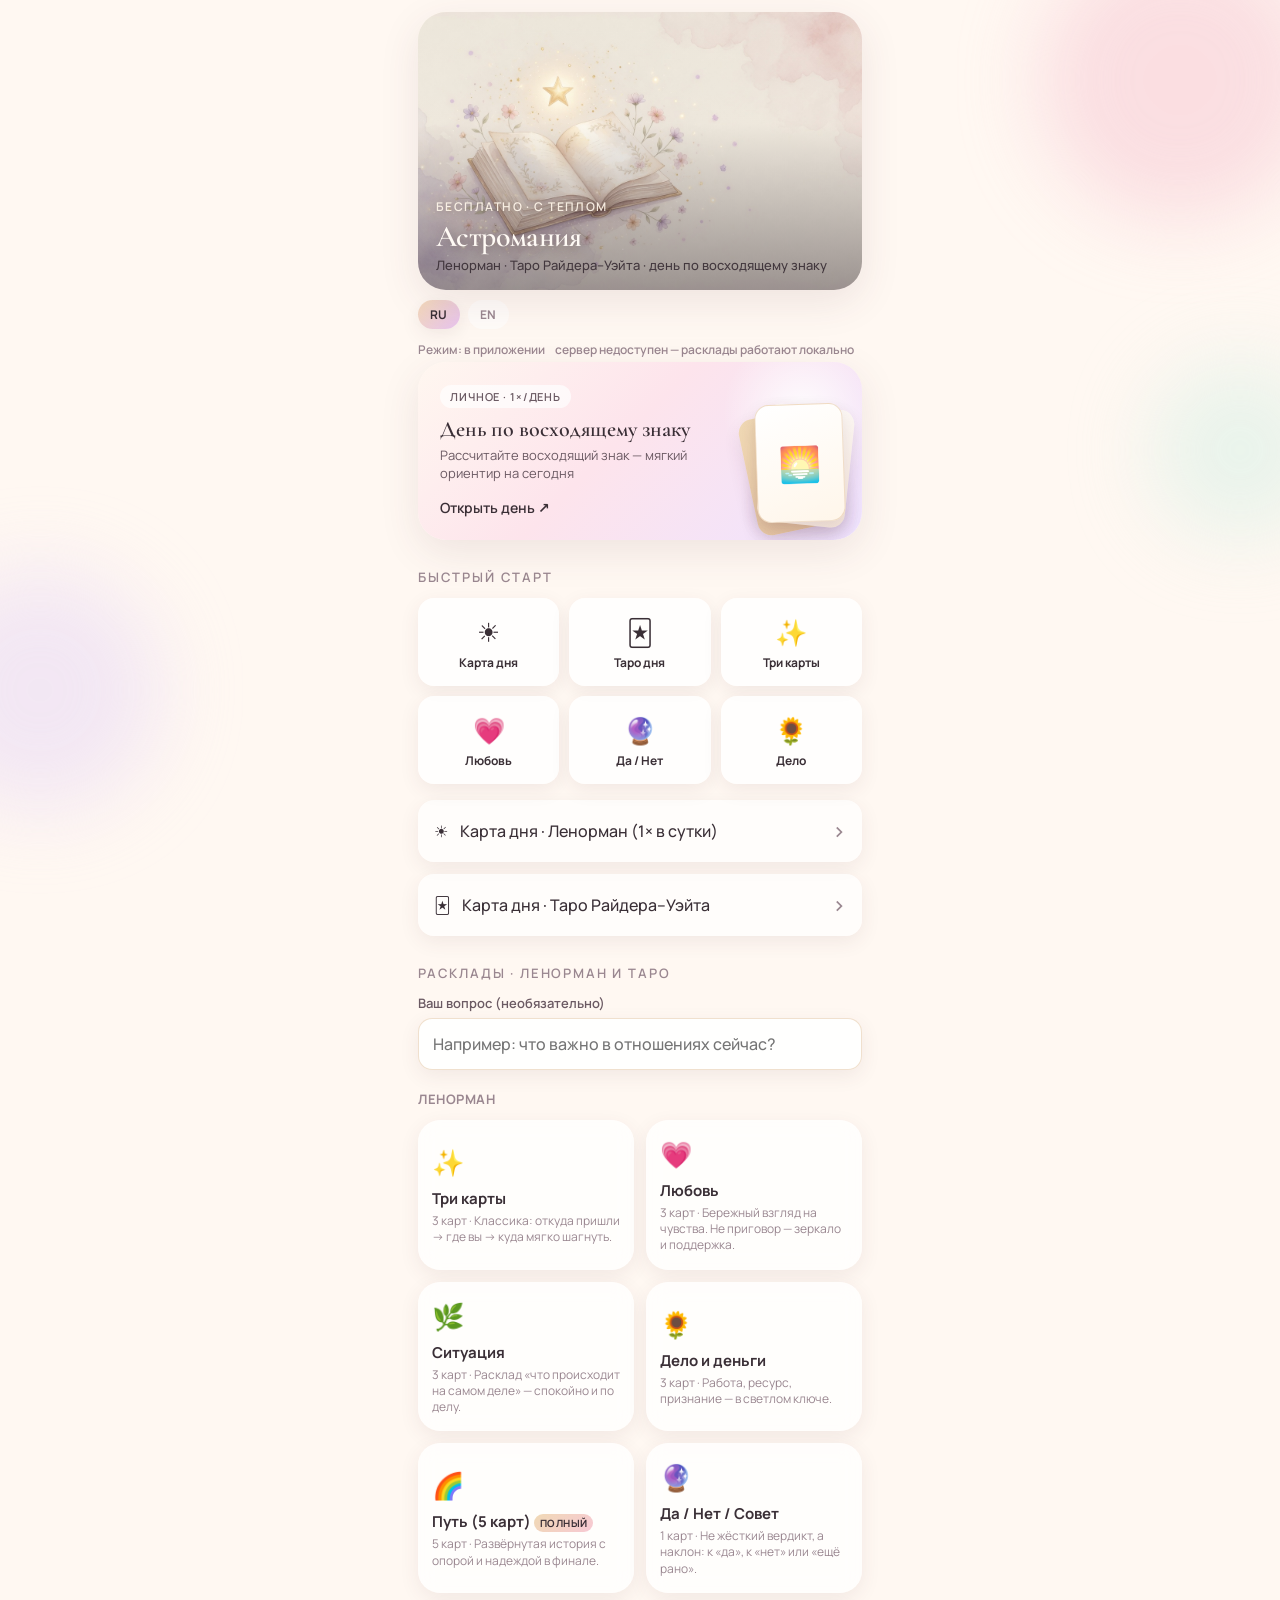
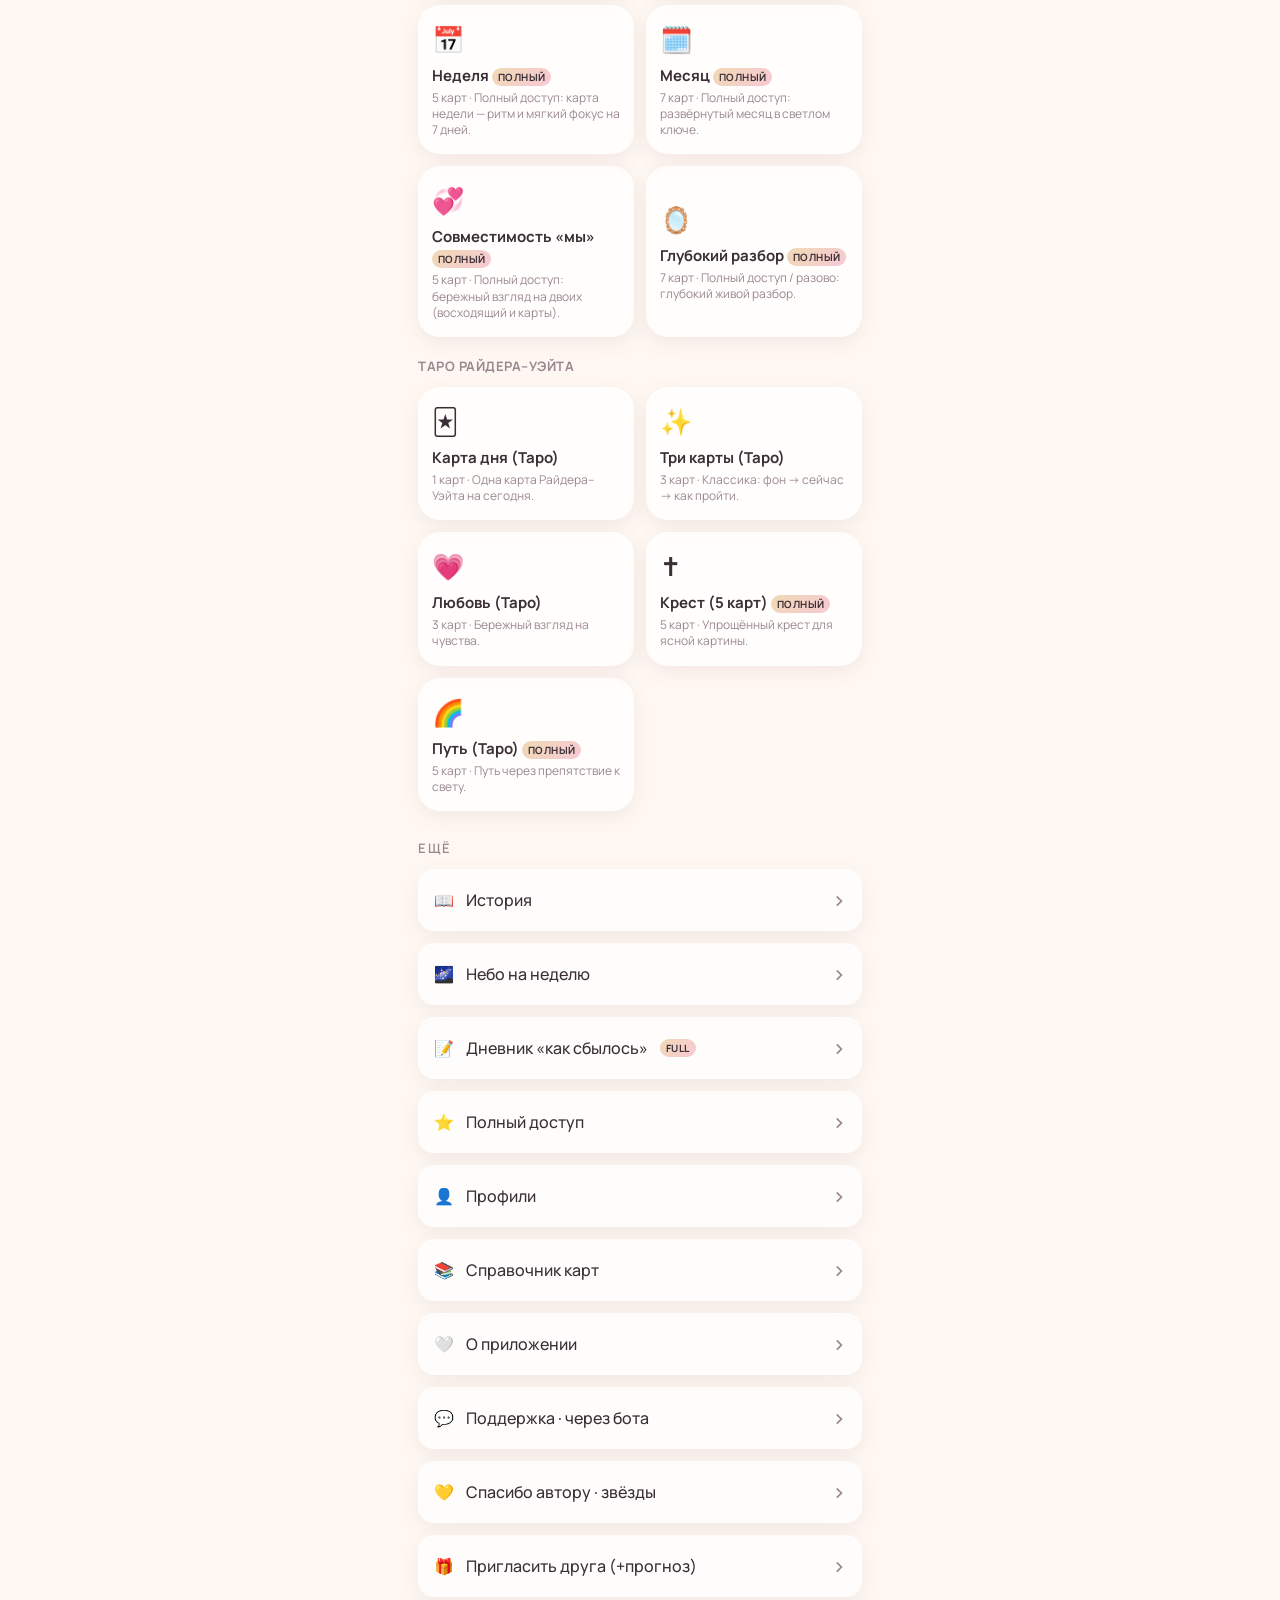
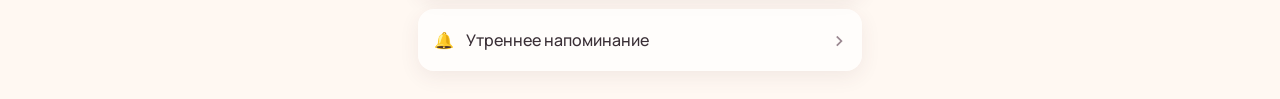
==== docs/index.html @ b4644677 "Фикс приветствия: имя пользователя, не бота; без YouTube Welcome берёт first_name человека; callback" ====
<!DOCTYPE html>
<html lang="ru">
<head>
  <meta charset="UTF-8" />
  <meta name="viewport" content="width=device-width, initial-scale=1, maximum-scale=1, user-scalable=no, viewport-fit=cover" />
  <meta name="theme-color" content="#FFF8F2" />
  <title>Астромания</title>
  <script src="https://telegram.org/js/telegram-web-app.js"></script>
  <link rel="preconnect" href="https://fonts.googleapis.com" />
  <link rel="preconnect" href="https://fonts.gstatic.com" crossorigin />
  <link href="https://fonts.googleapis.com/css2?family=Cormorant+Garamond:ital,wght@0,500;0,600;0,700;1,500&family=Manrope:wght@400;500;600;700&display=swap" rel="stylesheet" />
  <link rel="stylesheet" href="css/app.css" />
</head>
<body>
  <div class="bg-orbs" aria-hidden="true">
    <span class="orb orb-a"></span>
    <span class="orb orb-b"></span>
    <span class="orb orb-c"></span>
  </div>

  <div id="app">
    <!-- HOME -->
    <section id="view-home" class="view active">
      <header class="top">
        <div class="hero-banner">
          <img src="assets/hero.jpg" alt="" class="hero-img" width="1280" height="720" />
          <div class="hero-banner-fade"></div>
          <div class="hero-banner-text">
            <p class="eyebrow" data-i18n="eyebrow">бесплатно · с теплом</p>
            <h1 data-i18n="brand">Астромания</h1>
            <p class="hero-tagline" data-i18n="tagline">Ленорман · Таро Райдера–Уэйта · день по восходящему знаку</p>
            <p class="hero-hello" id="hero-hello"></p>
          </div>
        </div>
        <div class="lang-bar" id="lang-bar">
          <button type="button" class="lang-btn active" data-set-lang="ru">RU</button>
          <button type="button" class="lang-btn" data-set-lang="en">EN</button>
        </div>
        <div class="status-bar" id="status-bar">
          <span id="status-ai" data-i18n="status_loading">Прогноз: …</span>
          <span id="status-prem">·</span>
        </div>
      </header>

      <button type="button" class="hero-card" id="btn-asc-day">
        <div class="hero-glow"></div>
        <div class="hero-content">
          <span class="pill" data-i18n="pill_personal">личное · 1×/день</span>
          <h2 data-i18n="asc_title">День по восходящему знаку</h2>
          <p id="asc-hero-sub" data-i18n="asc_sub">Рассчитайте восходящий знак — мягкий ориентир на сегодня</p>
          <span class="cta" id="asc-hero-cta" data-i18n="asc_cta">Открыть день ↗</span>
        </div>
        <div class="hero-stack" aria-hidden="true">
          <div class="mini-card back"></div>
          <div class="mini-card mid"></div>
          <div class="mini-card front">🌅</div>
        </div>
      </button>

      <div class="profile-chip hidden" id="profile-chip">
        <div>
          <strong id="profile-chip-sign">—</strong>
          <span class="muted" id="profile-chip-meta"></span>
        </div>
        <button type="button" class="chip-edit" id="btn-edit-profile">Изменить</button>
      </div>

      <div class="streak-chip hidden" id="streak-chip">
        <span id="streak-text">🔥 0</span>
      </div>

      <h3 class="section-title" data-i18n="section_quick">Быстрый старт</h3>
      <div class="quick-grid" id="quick-grid">
        <button type="button" class="quick-tile" data-quick="day"><span class="emoji">☀️</span><span data-i18n="q_day">Карта дня</span></button>
        <button type="button" class="quick-tile" data-quick="t_day"><span class="emoji">🃏</span><span data-i18n="q_tarot">Таро дня</span></button>
        <button type="button" class="quick-tile" data-quick="three"><span class="emoji">✨</span><span data-i18n="q_three">Три карты</span></button>
        <button type="button" class="quick-tile" data-quick="love"><span class="emoji">💗</span><span data-i18n="q_love">Любовь</span></button>
        <button type="button" class="quick-tile" data-quick="yesno"><span class="emoji">🔮</span><span data-i18n="q_yesno">Да / Нет</span></button>
        <button type="button" class="quick-tile" data-quick="work"><span class="emoji">🌻</span><span data-i18n="q_work">Дело</span></button>
      </div>

      <button type="button" class="link-row" id="btn-day">
        <span>☀️</span>
        <span data-i18n="btn_day">Карта дня · Ленорман (1× в сутки)</span>
        <span class="chev">›</span>
      </button>
      <button type="button" class="link-row" id="btn-tarot-day">
        <span>🃏</span>
        <span data-i18n="btn_tarot_day">Карта дня · Таро Райдера–Уэйта</span>
        <span class="chev">›</span>
      </button>

      <h3 class="section-title" data-i18n="section_spreads">Расклады · Ленорман и Таро</h3>
      <div class="question-box">
        <label class="field">
          <span data-i18n="question_label">Ваш вопрос (необязательно)</span>
          <input type="text" id="global-question" name="question" autocomplete="off" enterkeyhint="done" data-i18n-placeholder="question_ph" placeholder="Например: что важно в отношениях сейчас?" maxlength="200" />
        </label>
      </div>
      <div class="spread-grid" id="spread-grid"></div>

      <h3 class="section-title" data-i18n="section_more">Ещё</h3>
      <button type="button" class="link-row" id="btn-history"><span>📖</span><span data-i18n="btn_history">История</span><span class="chev">›</span></button>
      <button type="button" class="link-row" id="btn-transits"><span>🌌</span><span data-i18n="btn_transits">Небо на неделю</span><span class="chev">›</span></button>
      <button type="button" class="link-row" id="btn-journal"><span>📝</span><span data-i18n="btn_journal">Дневник «как сбылось»</span><span class="pill-mini">FULL</span><span class="chev">›</span></button>
      <button type="button" class="link-row" id="btn-premium"><span>⭐</span><span data-i18n="btn_premium">Полный доступ</span><span class="chev">›</span></button>
      <button type="button" class="link-row" id="btn-profiles"><span>👤</span><span data-i18n="btn_profiles">Профили</span><span class="chev">›</span></button>
      <button type="button" class="link-row" id="btn-library"><span>📚</span><span data-i18n="btn_library">Справочник карт</span><span class="chev">›</span></button>
      <button type="button" class="link-row" id="btn-about"><span>🤍</span><span data-i18n="btn_about">О приложении</span><span class="chev">›</span></button>
      <button type="button" class="link-row" id="btn-support"><span>💬</span><span data-i18n="btn_support">Поддержка · через бота</span><span class="chev">›</span></button>
      <button type="button" class="link-row" id="btn-thanks"><span>💛</span><span data-i18n="btn_thanks">Спасибо автору · звёзды</span><span class="chev">›</span></button>
      <button type="button" class="link-row" id="btn-invite"><span>🎁</span><span data-i18n="btn_invite">Пригласить друга (+прогноз)</span><span class="chev">›</span></button>
      <button type="button" class="link-row" id="btn-notify"><span>🔔</span><span data-i18n="btn_notify">Утреннее напоминание</span><span class="chev">›</span></button>
      <button type="button" class="link-row hidden" id="btn-owner-stats"><span>📊</span><span data-i18n="btn_stats">Статистика (владелец)</span><span class="chev">›</span></button>
    </section>

    <!-- INVITE -->
    <section id="view-invite" class="view">
      <button type="button" class="back-btn" data-go="home">← Назад</button>
      <p class="eyebrow" data-i18n="invite_eyebrow">рефералка</p>
      <h2 data-i18n="invite_title">Пригласить друга</h2>
      <p class="muted" data-i18n="invite_blurb">Друг переходит по ссылке — вам обоим +1 живой прогноз.</p>
      <div class="about-card">
        <p id="invite-link" class="invite-link">…</p>
        <button type="button" class="primary-btn" id="btn-copy-invite" data-i18n="btn_copy">Скопировать ссылку</button>
      </div>
    </section>

    <!-- DRAW -->
    <section id="view-draw" class="view">
      <button type="button" class="back-btn" data-go="home">← Назад</button>
      <div class="draw-stage">
        <p class="eyebrow" id="draw-eyebrow" data-i18n="draw_eyebrow">расклад</p>
        <h2 id="draw-title">—</h2>
        <p class="muted" id="draw-blurb"></p>
        <label class="field draw-question-field">
          <span data-i18n="draw_q_label">Ваш вопрос</span>
          <input type="text" id="draw-question" name="draw-question" autocomplete="off" enterkeyhint="done" data-i18n-placeholder="draw_q_ph" placeholder="Сформулируйте вопрос к картам…" maxlength="200" />
        </label>
        <p class="muted" id="draw-q"></p>
        <div class="deck-pile" id="deck-pile">
          <div class="pile-card c1"></div>
          <div class="pile-card c2"></div>
          <div class="pile-card c3"></div>
        </div>
        <button type="button" class="primary-btn" id="btn-shuffle"><span id="shuffle-label" data-i18n="shuffle">Перетасовать и вытянуть</span></button>
      </div>
    </section>

    <!-- OWNER STATS -->
    <section id="view-owner-stats" class="view">
      <button type="button" class="back-btn" data-go="home">← Назад</button>
      <p class="eyebrow">только вам</p>
      <h2>📊 Статистика</h2>
      <pre id="owner-stats-text" class="stats-pre">Загрузка…</pre>
      <button type="button" class="primary-btn" id="btn-owner-stats-refresh" style="margin-top:12px">Обновить</button>
    </section>

    <!-- RESULT -->
    <section id="view-result" class="view">
      <button type="button" class="back-btn" data-go="home">← В меню</button>
      <p class="eyebrow" id="result-eyebrow">ваш расклад</p>
      <h2 id="result-title">Результат</h2>
      <p class="muted" id="result-blurb"></p>
      <div id="result-cards" class="result-cards"></div>
      <div id="ai-box" class="ai-box hidden">
        <div class="ai-label">✨ Живой прогноз</div>
        <div id="ai-loading" class="ai-loading hidden">Пишу прогноз…</div>
        <div id="ai-text" class="ai-text"></div>
        <div id="ai-meta" class="ai-meta muted"></div>
      </div>
      <div class="journal-rate hidden" id="journal-rate">
        <p class="muted">Как сбылось? (полный доступ)</p>
        <div class="rate-row">
          <button type="button" data-rate="1">😕</button>
          <button type="button" data-rate="3">😐</button>
          <button type="button" data-rate="5">😊</button>
        </div>
      </div>
      <div class="soft-cta" id="soft-cta">
        <p class="muted" data-i18n="soft_cta_text">Понравилось? Скажите спасибо или поделитесь днём ✨</p>
        <div class="soft-cta-row">
          <button type="button" class="primary-btn" id="btn-result-thanks" data-i18n="btn_thanks_short">💛 Спасибо</button>
          <button type="button" class="ghost-btn" id="btn-result-share-text" data-i18n="btn_share_story">📲 В Stories</button>
        </div>
      </div>
      <div class="result-actions">
        <button type="button" class="primary-btn" id="btn-share" data-i18n="btn_share_card">Поделиться карточкой</button>
        <button type="button" class="ghost-btn" id="btn-speak" data-i18n="btn_speak">🔊 Озвучить</button>
        <button type="button" class="ghost-btn" id="btn-again" data-i18n="btn_again">Ещё раз</button>
        <button type="button" class="ghost-btn" data-go="home" data-i18n="btn_menu">В меню</button>
      </div>
      <canvas id="share-canvas" width="1080" height="1350" class="hidden"></canvas>
    </section>

    <!-- PROFILE FORM -->
    <section id="view-profile" class="view">
      <button type="button" class="back-btn" data-go="home">← Назад</button>
      <p class="eyebrow">восходящий знак</p>
      <h2>Дата, время и место рождения</h2>
      <form id="profile-form" class="profile-form">
        <label class="field"><span>Имя профиля</span><input type="text" id="f-label" value="Я" maxlength="40" /></label>
        <label class="field"><span>Дата рождения</span><input type="date" id="f-date" required /></label>
        <label class="field"><span>Время (местное)</span><input type="time" id="f-time" required /></label>
        <p class="field-hint">Не знаете точное время — поставьте 12:00 (восходящий знак будет приблизительным).</p>
        <label class="field"><span>Место рождения</span><input type="text" id="f-place" required placeholder="Москва" /></label>
        <p class="form-error hidden" id="form-error"></p>
        <button type="submit" class="primary-btn" id="btn-calc-asc"><span id="calc-label">Рассчитать восходящий знак</span></button>
      </form>
    </section>

    <!-- PROFILES LIST -->
    <section id="view-profiles" class="view">
      <button type="button" class="back-btn" data-go="home">← Назад</button>
      <h2>Профили</h2>
      <p class="muted">Я / партнёр / близкий — для восходящего знака и совместимости</p>
      <div id="profiles-list"></div>
      <button type="button" class="primary-btn" id="btn-new-profile" style="margin-top:16px">+ Новый профиль</button>
    </section>

    <!-- COMPAT -->
    <section id="view-compat" class="view">
      <button type="button" class="back-btn" data-go="home">← Назад</button>
      <p class="eyebrow">полный доступ</p>
      <h2>Совместимость «мы»</h2>
      <p class="muted">Выберите два профиля (или один + подпись)</p>
      <label class="field"><span>Вы</span><select id="compat-a"></select></label>
      <label class="field"><span>Другой человек</span><select id="compat-b"></select></label>
      <label class="field"><span>Вопрос</span><input type="text" id="compat-q" placeholder="Что важно между нами?" /></label>
      <button type="button" class="primary-btn" id="btn-compat-go">Сделать расклад 💞</button>
    </section>

    <!-- HISTORY -->
    <section id="view-history" class="view">
      <button type="button" class="back-btn" data-go="home">← Назад</button>
      <h2>История</h2>
      <p class="muted">Бесплатно: 10 последних · полный доступ: 50</p>
      <div id="history-list"></div>
    </section>

    <!-- TRANSITS -->
    <section id="view-transits" class="view">
      <button type="button" class="back-btn" data-go="home">← Назад</button>
      <h2>Небо на неделю</h2>
      <p class="muted" id="transits-note"></p>
      <div id="transits-list"></div>
    </section>

    <!-- JOURNAL -->
    <section id="view-journal" class="view">
      <button type="button" class="back-btn" data-go="home">← Назад</button>
      <h2>Журнал</h2>
      <div id="journal-list"></div>
    </section>

    <!-- PREMIUM -->
    <section id="view-premium" class="view">
      <button type="button" class="back-btn" data-go="home">← Назад</button>
      <p class="eyebrow">звёзды телеграм</p>
      <h2>Полный доступ ⭐</h2>
      <p class="muted">Оплата прямо в Телеграме звёздами — без банковской карты и без сайтов.</p>
      <div id="plans-list"></div>
      <div class="about-card" style="margin-top:16px">
        <p><strong>Как платить:</strong> выберите тариф → бот выставит счёт звёздами → оплата в один шаг.</p>
        <p class="muted">В боте: /dostup</p>
      </div>
    </section>

    <!-- LIBRARY -->
    <section id="view-library" class="view">
      <button type="button" class="back-btn" data-go="home">← Назад</button>
      <h2>Справочник</h2>
      <div class="lib-tabs" id="lib-tabs">
        <button type="button" class="lib-tab active" data-lib="lenormand">Ленорман (36)</button>
        <button type="button" class="lib-tab" data-lib="tarot">Таро (78)</button>
      </div>
      <div class="lib-grid" id="lib-grid"></div>
    </section>

    <!-- CARD DETAIL -->
    <section id="view-card" class="view">
      <button type="button" class="back-btn" data-go="library">← К колоде</button>
      <div id="card-detail"></div>
    </section>

    <!-- ABOUT -->
    <section id="view-about" class="view">
      <button type="button" class="back-btn" data-go="home">← Назад</button>
      <h2>С теплом</h2>
      <div class="about-card">
        <p><strong>Астромания</strong> — светлые расклады Ленорман и Таро Райдера–Уэйта, день по восходящему знаку и тёплый прогноз. Без страшилок.</p>
        <ul>
          <li>Карта дня и день по восходящему знаку — раз в сутки</li>
          <li>Живой прогноз: бесплатно 3 в сутки · полный доступ без ограничения</li>
          <li>Оплата звёздами Телеграма ⭐</li>
          <li>Поддержка — связь с автором в один шаг</li>
        </ul>
        <p class="muted">Не замена врачу, юристу или живому практику 🤍</p>
        <button type="button" class="primary-btn" id="btn-support-about" style="margin-top:16px" data-i18n="btn_support">💬 Поддержка · через бота</button>
      </div>
    </section>
  </div>

  <script src="js/config.js?v=20260723i"></script>
  <script src="js/data.js?v=20260723i"></script>
  <script src="js/i18n.js?v=20260723i"></script>
  <script src="js/app.js?v=20260723i"></script>
</body>
</html>
---- docs/css/app.css ----
:root {
  --bg0: #fff8f2;
  --bg1: #fff1e8;
  --ink: #3a2f36;
  --ink-soft: #6b5a63;
  --muted: #9a8790;
  --blush: #f7c9d4;
  --peach: #ffd8c2;
  --cream: #fff6ea;
  --lilac: #e8d9f5;
  --mint: #d8f0e6;
  --gold: #d4a574;
  --gold-soft: #f0d9b5;
  --white: #ffffff;
  --shadow: 0 12px 40px rgba(90, 50, 70, 0.10);
  --shadow-soft: 0 6px 20px rgba(90, 50, 70, 0.08);
  --radius: 22px;
  --radius-sm: 16px;
  --font: "Manrope", system-ui, sans-serif;
  --serif: "Cormorant Garamond", Georgia, serif;
  --safe-b: env(safe-area-inset-bottom, 0px);
  --safe-t: env(safe-area-inset-top, 0px);
}

* { box-sizing: border-box; -webkit-tap-highlight-color: transparent; }
html, body {
  margin: 0;
  padding: 0;
  min-height: 100%;
  font-family: var(--font);
  color: var(--ink);
  background: var(--bg0);
  overflow-x: hidden;
}
body {
  padding-top: calc(12px + var(--safe-t));
  padding-bottom: calc(28px + var(--safe-b));
}

.bg-orbs {
  position: fixed;
  inset: 0;
  pointer-events: none;
  z-index: 0;
  overflow: hidden;
}
.orb {
  position: absolute;
  border-radius: 50%;
  filter: blur(40px);
  opacity: 0.55;
}
.orb-a {
  width: 280px; height: 280px;
  background: var(--blush);
  top: -60px; right: -40px;
  animation: float 12s ease-in-out infinite;
}
.orb-b {
  width: 240px; height: 240px;
  background: var(--lilac);
  bottom: 10%; left: -80px;
  animation: float 15s ease-in-out infinite reverse;
}
.orb-c {
  width: 180px; height: 180px;
  background: var(--mint);
  top: 40%; right: -50px;
  animation: float 18s ease-in-out infinite;
}
@keyframes float {
  0%, 100% { transform: translateY(0); }
  50% { transform: translateY(18px); }
}

#app {
  position: relative;
  z-index: 1;
  max-width: 480px;
  margin: 0 auto;
  padding: 0 18px;
}

.view { display: none; animation: fadeIn 0.35s ease; }
.view.active { display: block; }
@keyframes fadeIn {
  from { opacity: 0; transform: translateY(8px); }
  to { opacity: 1; transform: none; }
}

.eyebrow {
  margin: 0 0 6px;
  font-size: 12px;
  letter-spacing: 0.12em;
  text-transform: uppercase;
  color: var(--gold);
  font-weight: 600;
}
h1 {
  font-family: var(--serif);
  font-size: 42px;
  line-height: 0.98;
  font-weight: 600;
  margin: 0;
  letter-spacing: -0.02em;
}
h2 {
  font-family: var(--serif);
  font-size: 32px;
  margin: 0 0 8px;
  font-weight: 600;
}
h3.section-title {
  margin: 28px 0 12px;
  font-size: 13px;
  letter-spacing: 0.14em;
  text-transform: uppercase;
  color: var(--muted);
  font-weight: 600;
}
.lead, .muted {
  color: var(--ink-soft);
  line-height: 1.55;
  font-size: 15px;
}
.lead { margin: 14px 0 22px; }

/* Hero banner image */
.hero-banner {
  position: relative;
  border-radius: 28px;
  overflow: hidden;
  box-shadow: var(--shadow);
  margin-bottom: 4px;
  aspect-ratio: 16 / 10;
  background: linear-gradient(135deg, #fff6ea, #fde8ef);
}
.hero-img {
  width: 100%;
  height: 100%;
  object-fit: cover;
  display: block;
  vertical-align: middle;
}
.hero-banner-fade {
  position: absolute;
  inset: 0;
  background: linear-gradient(
    180deg,
    rgba(255, 248, 242, 0.05) 0%,
    rgba(255, 248, 242, 0.15) 40%,
    rgba(58, 47, 54, 0.45) 100%
  );
  pointer-events: none;
}
.hero-banner-text {
  position: absolute;
  left: 0;
  right: 0;
  bottom: 0;
  padding: 18px 18px 16px;
  z-index: 1;
}
.hero-banner-text .eyebrow {
  color: rgba(255, 246, 234, 0.92);
  text-shadow: 0 1px 8px rgba(60, 40, 50, 0.35);
}
.hero-banner-text h1 {
  font-size: 30px;
  line-height: 1.05;
  color: #fffaf5;
  text-shadow: 0 2px 12px rgba(50, 30, 40, 0.4);
}

/* Hero */
.hero-card {
  width: 100%;
  border: 0;
  text-align: left;
  position: relative;
  overflow: hidden;
  border-radius: 28px;
  padding: 22px;
  min-height: 168px;
  background: linear-gradient(135deg, #fff7f0 0%, #fde4ec 45%, #efe3ff 100%);
  box-shadow: var(--shadow);
  cursor: pointer;
  color: inherit;
  font: inherit;
}
.hero-glow {
  position: absolute;
  width: 160px; height: 160px;
  right: -20px; top: -30px;
  background: radial-gradient(circle, rgba(255,255,255,0.9), transparent 70%);
  pointer-events: none;
}
.hero-content { position: relative; z-index: 1; max-width: 74%; }
.hero-content h2 {
  font-size: 22px;
  line-height: 1.25;
  margin: 8px 0 4px;
  word-break: normal;
  overflow-wrap: break-word;
}
.hero-banner-text .hero-tagline {
  margin: 4px 0 0;
  font-size: 13px;
  font-weight: 500;
  opacity: 0.92;
  line-height: 1.3;
}
.hero-banner-text .hero-hello {
  margin: 8px 0 0;
  font-size: 16px;
  font-weight: 700;
  opacity: 0.98;
}
.hero-content p {
  margin: 0;
  color: var(--ink-soft);
  font-size: 13px;
  line-height: 1.35;
}
.pill {
  display: inline-block;
  padding: 4px 10px;
  border-radius: 999px;
  background: rgba(255,255,255,0.7);
  font-size: 11px;
  letter-spacing: 0.08em;
  text-transform: uppercase;
  color: var(--ink-soft);
  font-weight: 600;
}
.cta {
  display: inline-block;
  margin-top: 16px;
  font-weight: 600;
  color: var(--ink);
  font-size: 14px;
}
.hero-stack {
  position: absolute;
  right: 18px;
  bottom: 18px;
  width: 88px;
  height: 118px;
}
.mini-card {
  position: absolute;
  inset: 0;
  border-radius: 14px;
  box-shadow: 0 8px 18px rgba(80,40,60,0.12);
}
.mini-card.back {
  background: linear-gradient(145deg, #f0d9b5, #e8c4a0);
  transform: rotate(-12deg) translate(-10px, 6px);
}
.mini-card.mid {
  background: linear-gradient(145deg, #fff, #f7e8dc);
  transform: rotate(6deg) translate(6px, 2px);
}
.mini-card.front {
  background: linear-gradient(160deg, #fff 0%, #fff6ea 100%);
  border: 1px solid rgba(212,165,116,0.35);
  display: grid;
  place-items: center;
  font-size: 34px;
  transform: rotate(-2deg);
}

/* Spread grid */
.spread-grid {
  display: grid;
  grid-template-columns: 1fr 1fr;
  gap: 12px;
}
.spread-group-title {
  grid-column: 1 / -1;
  margin: 8px 0 0;
  font-size: 13px;
  font-weight: 700;
  letter-spacing: 0.04em;
  text-transform: uppercase;
  color: var(--muted);
}
.lib-tabs {
  display: flex;
  gap: 8px;
  margin: 12px 0 16px;
}
.lib-tab {
  flex: 1;
  border: 0;
  border-radius: 999px;
  padding: 10px 12px;
  font: inherit;
  font-size: 13px;
  font-weight: 600;
  background: rgba(255,255,255,0.55);
  color: var(--muted);
  cursor: pointer;
}
.lib-tab.active {
  background: linear-gradient(135deg, #f3d9b8, #e8c4f0);
  color: var(--ink);
  box-shadow: var(--shadow-soft);
}
.spread-tile {
  border: 0;
  border-radius: var(--radius);
  padding: 16px 14px;
  text-align: left;
  background: rgba(255,255,255,0.78);
  backdrop-filter: blur(10px);
  box-shadow: var(--shadow-soft);
  cursor: pointer;
  color: inherit;
  font: inherit;
  transition: transform 0.15s ease, box-shadow 0.15s ease;
  min-height: 112px;
}
.spread-tile:active { transform: scale(0.98); }
.spread-tile .emoji { font-size: 26px; display: block; margin-bottom: 8px; }
.spread-tile .title {
  font-weight: 700;
  font-size: 15px;
  margin-bottom: 4px;
}
.spread-tile .meta {
  font-size: 12px;
  color: var(--muted);
  line-height: 1.35;
}

.link-row {
  width: 100%;
  margin-top: 12px;
  border: 0;
  border-radius: var(--radius-sm);
  padding: 16px;
  display: flex;
  align-items: center;
  gap: 12px;
  background: rgba(255,255,255,0.7);
  box-shadow: var(--shadow-soft);
  font: inherit;
  color: inherit;
  cursor: pointer;
  font-weight: 500;
}
.link-row .chev { margin-left: auto; color: var(--muted); font-size: 22px; }

.back-btn {
  border: 0;
  background: transparent;
  color: var(--ink-soft);
  font: inherit;
  font-weight: 600;
  padding: 8px 0 16px;
  cursor: pointer;
}

/* Draw */
.draw-stage {
  text-align: center;
  padding-top: 8px;
}
.deck-pile {
  position: relative;
  width: 140px;
  height: 196px;
  margin: 36px auto 28px;
}
.pile-card {
  position: absolute;
  inset: 0;
  border-radius: 18px;
  background:
    radial-gradient(circle at 30% 25%, rgba(255,255,255,0.55), transparent 40%),
    linear-gradient(145deg, #f6d9b8 0%, #e8b992 40%, #f0c9a8 100%);
  border: 1px solid rgba(255,255,255,0.5);
  box-shadow: var(--shadow);
}
.pile-card.c1 { transform: rotate(-8deg); }
.pile-card.c2 { transform: rotate(4deg) translate(4px, -2px); }
.pile-card.c3 {
  transform: rotate(-1deg);
  background:
    linear-gradient(160deg, rgba(255,255,255,0.25), transparent),
    repeating-linear-gradient(
      45deg,
      rgba(255,255,255,0.12) 0 6px,
      transparent 6px 12px
    ),
    linear-gradient(145deg, #efc9a0, #e0a878);
  display: grid;
  place-items: center;
}
.pile-card.c3::after {
  content: "✦";
  font-size: 36px;
  color: rgba(255,255,255,0.85);
  text-shadow: 0 2px 8px rgba(120,70,40,0.25);
}
.deck-pile.shuffling .pile-card {
  animation: shuffle 0.55s ease infinite alternate;
}
.deck-pile.shuffling .c1 { animation-delay: 0s; }
.deck-pile.shuffling .c2 { animation-delay: 0.08s; }
.deck-pile.shuffling .c3 { animation-delay: 0.16s; }
@keyframes shuffle {
  from { transform: rotate(-10deg) translateY(0); }
  to { transform: rotate(8deg) translateY(-10px); }
}
.hint {
  color: var(--muted);
  font-size: 14px;
  margin: 0 0 18px;
}

.primary-btn, .ghost-btn {
  border: 0;
  border-radius: 999px;
  padding: 16px 28px;
  font: inherit;
  font-weight: 700;
  cursor: pointer;
  width: 100%;
  max-width: 320px;
}
.primary-btn {
  background: linear-gradient(135deg, #f0b9c8, #e8c4a8 50%, #d9b6ef);
  color: var(--ink);
  box-shadow: 0 10px 28px rgba(200,120,140,0.28);
}
.primary-btn:disabled {
  opacity: 0.6;
  cursor: wait;
}
.ghost-btn {
  margin-top: 10px;
  background: rgba(255,255,255,0.75);
  color: var(--ink-soft);
  box-shadow: var(--shadow-soft);
}
.draw-stage .primary-btn { margin: 0 auto; display: block; }

/* Result cards */
.result-cards {
  display: flex;
  flex-direction: column;
  gap: 18px;
  margin: 18px 0 20px;
}
.reading-card {
  background: rgba(255,255,255,0.82);
  border-radius: 24px;
  padding: 16px;
  box-shadow: var(--shadow-soft);
  opacity: 0;
  transform: translateY(16px) scale(0.98);
  animation: cardIn 0.55s ease forwards;
}
.reading-card:nth-child(1) { animation-delay: 0.05s; }
.reading-card:nth-child(2) { animation-delay: 0.18s; }
.reading-card:nth-child(3) { animation-delay: 0.31s; }
.reading-card:nth-child(4) { animation-delay: 0.44s; }
.reading-card:nth-child(5) { animation-delay: 0.57s; }
@keyframes cardIn {
  to { opacity: 1; transform: none; }
}
.pos-label {
  font-size: 12px;
  letter-spacing: 0.08em;
  text-transform: uppercase;
  color: var(--gold);
  font-weight: 700;
  margin-bottom: 10px;
}
.card-face {
  display: grid;
  grid-template-columns: 92px 1fr;
  gap: 14px;
  align-items: start;
}
.card-visual {
  width: 92px;
  height: 130px;
  border-radius: 16px;
  background:
    linear-gradient(160deg, #fff 0%, #fff6ea 55%, #fde8ef 100%);
  border: 1px solid rgba(212,165,116,0.35);
  box-shadow: 0 8px 18px rgba(90,50,70,0.08);
  display: flex;
  flex-direction: column;
  align-items: center;
  justify-content: center;
  gap: 4px;
  position: relative;
  overflow: hidden;
}
.card-visual::before {
  content: "";
  position: absolute;
  inset: 6px;
  border-radius: 12px;
  border: 1px solid rgba(212,165,116,0.25);
  pointer-events: none;
}
.card-visual .em { font-size: 34px; line-height: 1; }
.card-visual .num {
  font-family: var(--serif);
  font-size: 13px;
  color: var(--gold);
  font-weight: 700;
}
.card-visual .nm {
  font-size: 11px;
  font-weight: 600;
  text-align: center;
  padding: 0 6px;
  line-height: 1.15;
}
.card-body h3 {
  margin: 0 0 4px;
  font-family: var(--serif);
  font-size: 24px;
  font-weight: 600;
}
.card-body .kw {
  font-size: 12px;
  color: var(--muted);
  margin: 0 0 10px;
  font-style: italic;
}
.card-body .txt {
  margin: 0;
  font-size: 14px;
  line-height: 1.55;
  color: var(--ink-soft);
}
.card-body .advice {
  margin: 12px 0 0;
  padding: 10px 12px;
  border-radius: 12px;
  background: linear-gradient(135deg, rgba(255,246,234,0.9), rgba(232,217,245,0.5));
  font-size: 13px;
  line-height: 1.45;
  color: var(--ink);
}

.combine-box, .yesno-box, .about-card {
  background: rgba(255,255,255,0.8);
  border-radius: var(--radius);
  padding: 16px 18px;
  box-shadow: var(--shadow-soft);
  line-height: 1.55;
  color: var(--ink-soft);
  margin-bottom: 16px;
}
.yesno-box {
  background: linear-gradient(135deg, #fff6ea, #fde8ef);
  color: var(--ink);
  font-weight: 600;
  font-size: 16px;
}
.hidden { display: none !important; }
.result-actions {
  display: flex;
  flex-direction: column;
  align-items: center;
  margin-top: 8px;
  margin-bottom: 20px;
}
.result-actions .primary-btn,
.result-actions .ghost-btn {
  max-width: 100%;
}

/* Library */
.lib-grid {
  display: grid;
  grid-template-columns: repeat(3, 1fr);
  gap: 10px;
  margin-top: 16px;
}
.lib-item {
  border: 0;
  border-radius: 18px;
  background: rgba(255,255,255,0.8);
  box-shadow: var(--shadow-soft);
  padding: 12px 8px;
  cursor: pointer;
  font: inherit;
  color: inherit;
  display: flex;
  flex-direction: column;
  align-items: center;
  gap: 4px;
  min-height: 100px;
}
.lib-item .em { font-size: 28px; }
.lib-item .n {
  font-size: 11px;
  color: var(--gold);
  font-weight: 700;
}
.lib-item .nm {
  font-size: 12px;
  font-weight: 600;
  text-align: center;
  line-height: 1.2;
}

.detail-visual {
  width: 140px;
  height: 196px;
  margin: 8px auto 20px;
  border-radius: 20px;
  background: linear-gradient(160deg, #fff, #fff6ea 50%, #fde8ef);
  border: 1px solid rgba(212,165,116,0.4);
  box-shadow: var(--shadow);
  display: flex;
  flex-direction: column;
  align-items: center;
  justify-content: center;
  gap: 6px;
}
.detail-visual .em { font-size: 52px; }
.detail-visual .num {
  font-family: var(--serif);
  color: var(--gold);
  font-weight: 700;
}
.detail-block {
  background: rgba(255,255,255,0.82);
  border-radius: 18px;
  padding: 14px 16px;
  margin-bottom: 10px;
  box-shadow: var(--shadow-soft);
}
.detail-block h4 {
  margin: 0 0 6px;
  font-size: 13px;
  letter-spacing: 0.06em;
  text-transform: uppercase;
  color: var(--gold);
}
.detail-block p {
  margin: 0;
  color: var(--ink-soft);
  line-height: 1.5;
  font-size: 14px;
}

.about-card ul {
  padding-left: 18px;
  margin: 12px 0;
}
.about-card li { margin: 6px 0; }

/* Profile / ASC */
.profile-chip {
  display: flex;
  align-items: center;
  justify-content: space-between;
  gap: 12px;
  margin: 12px 0;
  padding: 14px 16px;
  border-radius: var(--radius-sm);
  background: linear-gradient(135deg, rgba(255,255,255,0.9), rgba(232,217,245,0.55));
  box-shadow: var(--shadow-soft);
}
.profile-chip strong {
  display: block;
  font-family: var(--serif);
  font-size: 20px;
  font-weight: 600;
}
.profile-chip .muted {
  font-size: 12px;
}
.chip-edit {
  border: 0;
  background: rgba(255,255,255,0.85);
  border-radius: 999px;
  padding: 8px 14px;
  font: inherit;
  font-size: 13px;
  font-weight: 600;
  color: var(--ink-soft);
  cursor: pointer;
  white-space: nowrap;
}

.profile-form {
  margin-top: 18px;
  display: flex;
  flex-direction: column;
  gap: 12px;
}
.field {
  display: flex;
  flex-direction: column;
  gap: 6px;
  font-size: 13px;
  font-weight: 600;
  color: var(--ink-soft);
}
.field input {
  border: 1px solid rgba(212,165,116,0.35);
  border-radius: 14px;
  padding: 14px 14px;
  font: inherit;
  font-size: 16px;
  font-weight: 500;
  color: var(--ink);
  background: rgba(255,255,255,0.9);
  box-shadow: var(--shadow-soft);
}
.field input:focus {
  outline: 2px solid rgba(232, 180, 200, 0.6);
  outline-offset: 1px;
}
.field-hint {
  margin: -4px 0 0;
  font-size: 12px;
  color: var(--muted);
  line-height: 1.4;
  font-weight: 400;
}
.form-error {
  color: #b54a5a;
  font-size: 13px;
  margin: 0;
  padding: 10px 12px;
  border-radius: 12px;
  background: rgba(255, 220, 224, 0.7);
}
.profile-form .primary-btn {
  margin-top: 8px;
  max-width: 100%;
}

.asc-badge {
  margin: 16px 0;
  padding: 20px 18px;
  border-radius: 24px;
  text-align: center;
  background: linear-gradient(145deg, #fff7f0, #fde4ec 50%, #efe3ff);
  box-shadow: var(--shadow);
}
.asc-badge .big-emoji {
  font-size: 42px;
  line-height: 1;
  display: block;
  margin-bottom: 8px;
}
.asc-badge .sign-name {
  font-family: var(--serif);
  font-size: 28px;
  font-weight: 600;
  margin: 0;
}
.asc-badge .deg {
  margin: 6px 0 0;
  font-size: 13px;
  color: var(--ink-soft);
}
.asc-badge .place-line {
  margin: 10px 0 0;
  font-size: 12px;
  color: var(--muted);
}

/* AI reading */
.ai-box {
  margin: 8px 0 18px;
  padding: 16px 18px;
  border-radius: var(--radius);
  background: linear-gradient(145deg, rgba(255,255,255,0.92), rgba(232,217,245,0.45));
  box-shadow: var(--shadow-soft);
}
.ai-label {
  font-size: 12px;
  letter-spacing: 0.08em;
  text-transform: uppercase;
  color: var(--gold);
  font-weight: 700;
  margin-bottom: 10px;
}
.ai-text {
  font-size: 15px;
  line-height: 1.6;
  color: var(--ink);
  white-space: pre-wrap;
}
.ai-loading {
  color: var(--ink-soft);
  font-size: 14px;
  padding: 8px 0;
}
.ai-loading::after {
  content: "";
  animation: dots 1.2s steps(4, end) infinite;
}
@keyframes dots {
  0% { content: ""; }
  25% { content: "."; }
  50% { content: ".."; }
  75% { content: "..."; }
}
.ai-meta {
  margin-top: 12px;
  font-size: 11px;
}

.status-bar {
  display: flex;
  gap: 10px;
  flex-wrap: wrap;
  margin: 12px 0 4px;
  font-size: 12px;
  color: var(--muted);
  font-weight: 600;
}
.lang-bar {
  display: flex;
  gap: 8px;
  margin: 10px 0 0;
}
.lang-btn {
  border: 0;
  border-radius: 999px;
  padding: 6px 12px;
  font: inherit;
  font-size: 12px;
  font-weight: 700;
  letter-spacing: 0.04em;
  background: rgba(255,255,255,0.55);
  color: var(--muted);
  cursor: pointer;
}
.lang-btn.active {
  background: linear-gradient(135deg, #f3d9b8, #e8c4f0);
  color: var(--ink);
  box-shadow: var(--shadow-soft);
}
.quick-grid {
  display: grid;
  grid-template-columns: 1fr 1fr 1fr;
  gap: 10px;
  margin: 8px 0 16px;
}
.quick-tile {
  border: 0;
  border-radius: var(--radius-sm);
  padding: 14px 8px;
  background: rgba(255,255,255,0.8);
  box-shadow: var(--shadow-soft);
  font: inherit;
  color: inherit;
  cursor: pointer;
  text-align: center;
  min-height: 88px;
  display: flex;
  flex-direction: column;
  align-items: center;
  justify-content: center;
  gap: 6px;
}
.quick-tile .emoji { font-size: 26px; }
.quick-tile span:last-child {
  font-size: 12px;
  font-weight: 700;
  line-height: 1.2;
}
.quick-tile:active { transform: scale(0.97); }
.streak-chip {
  margin: 10px 0 0;
  display: inline-flex;
  padding: 8px 12px;
  border-radius: 999px;
  background: linear-gradient(135deg, #ffe8c8, #f7c9d4);
  font-weight: 700;
  font-size: 13px;
  box-shadow: var(--shadow-soft);
}
.soft-cta {
  margin: 16px 0 8px;
  padding: 14px 16px;
  border-radius: var(--radius);
  background: rgba(255,255,255,0.85);
  box-shadow: var(--shadow-soft);
}
.soft-cta-row {
  display: flex;
  gap: 8px;
  margin-top: 10px;
  flex-wrap: wrap;
}
.soft-cta-row .primary-btn,
.soft-cta-row .ghost-btn {
  flex: 1;
  min-width: 120px;
}
.invite-link {
  word-break: break-all;
  font-size: 14px;
  font-weight: 600;
  color: var(--ink);
}
.question-box {
  margin-bottom: 12px;
  position: relative;
  z-index: 2;
}
.question-box .field input,
.draw-question-field input {
  width: 100%;
  -webkit-user-select: text;
  user-select: text;
  pointer-events: auto;
}
.draw-question-field {
  margin: 12px 0 8px;
  text-align: left;
  width: 100%;
  max-width: 340px;
}
.stats-pre {
  white-space: pre-wrap;
  word-break: break-word;
  background: rgba(255,255,255,0.85);
  border-radius: 18px;
  padding: 16px;
  font-size: 13px;
  line-height: 1.45;
  box-shadow: var(--shadow-soft);
  color: var(--ink);
  font-family: ui-monospace, SFMono-Regular, Menlo, monospace;
}
.pill-mini {
  display: inline-block;
  font-size: 10px;
  padding: 2px 6px;
  border-radius: 999px;
  background: linear-gradient(135deg, #f0d9b5, #f7c9d4);
  color: var(--ink);
  font-weight: 700;
  letter-spacing: 0.04em;
  vertical-align: middle;
}
.history-item, .transit-day, .plan-card {
  background: rgba(255,255,255,0.82);
  border-radius: 18px;
  padding: 14px 16px;
  margin-bottom: 10px;
  box-shadow: var(--shadow-soft);
  border: 0;
  font: inherit;
  color: inherit;
}
.hist-preview {
  margin: 8px 0 0;
  font-size: 13px;
  color: var(--ink-soft);
  line-height: 1.45;
}
.plan-card {
  width: 100%;
  text-align: left;
  cursor: pointer;
}
.plan-card .title {
  font-family: var(--serif);
  font-size: 22px;
  font-weight: 600;
}
.plan-card .price {
  margin-top: 10px;
  font-weight: 700;
  color: var(--gold);
}
.rate-row {
  display: flex;
  gap: 12px;
  margin: 8px 0 16px;
}
.rate-row button {
  flex: 1;
  font-size: 28px;
  border: 0;
  border-radius: 16px;
  padding: 12px;
  background: rgba(255,255,255,0.85);
  box-shadow: var(--shadow-soft);
  cursor: pointer;
}
select {
  border: 1px solid rgba(212,165,116,0.35);
  border-radius: 14px;
  padding: 14px;
  font: inherit;
  font-size: 16px;
  background: rgba(255,255,255,0.9);
  width: 100%;
}
#view-compat .field { margin-bottom: 12px; }
#view-compat .primary-btn { margin-top: 8px; max-width: 100%; }

/* Telegram theme soft override helpers */
body.tg-expanded {
  min-height: 100vh;
}
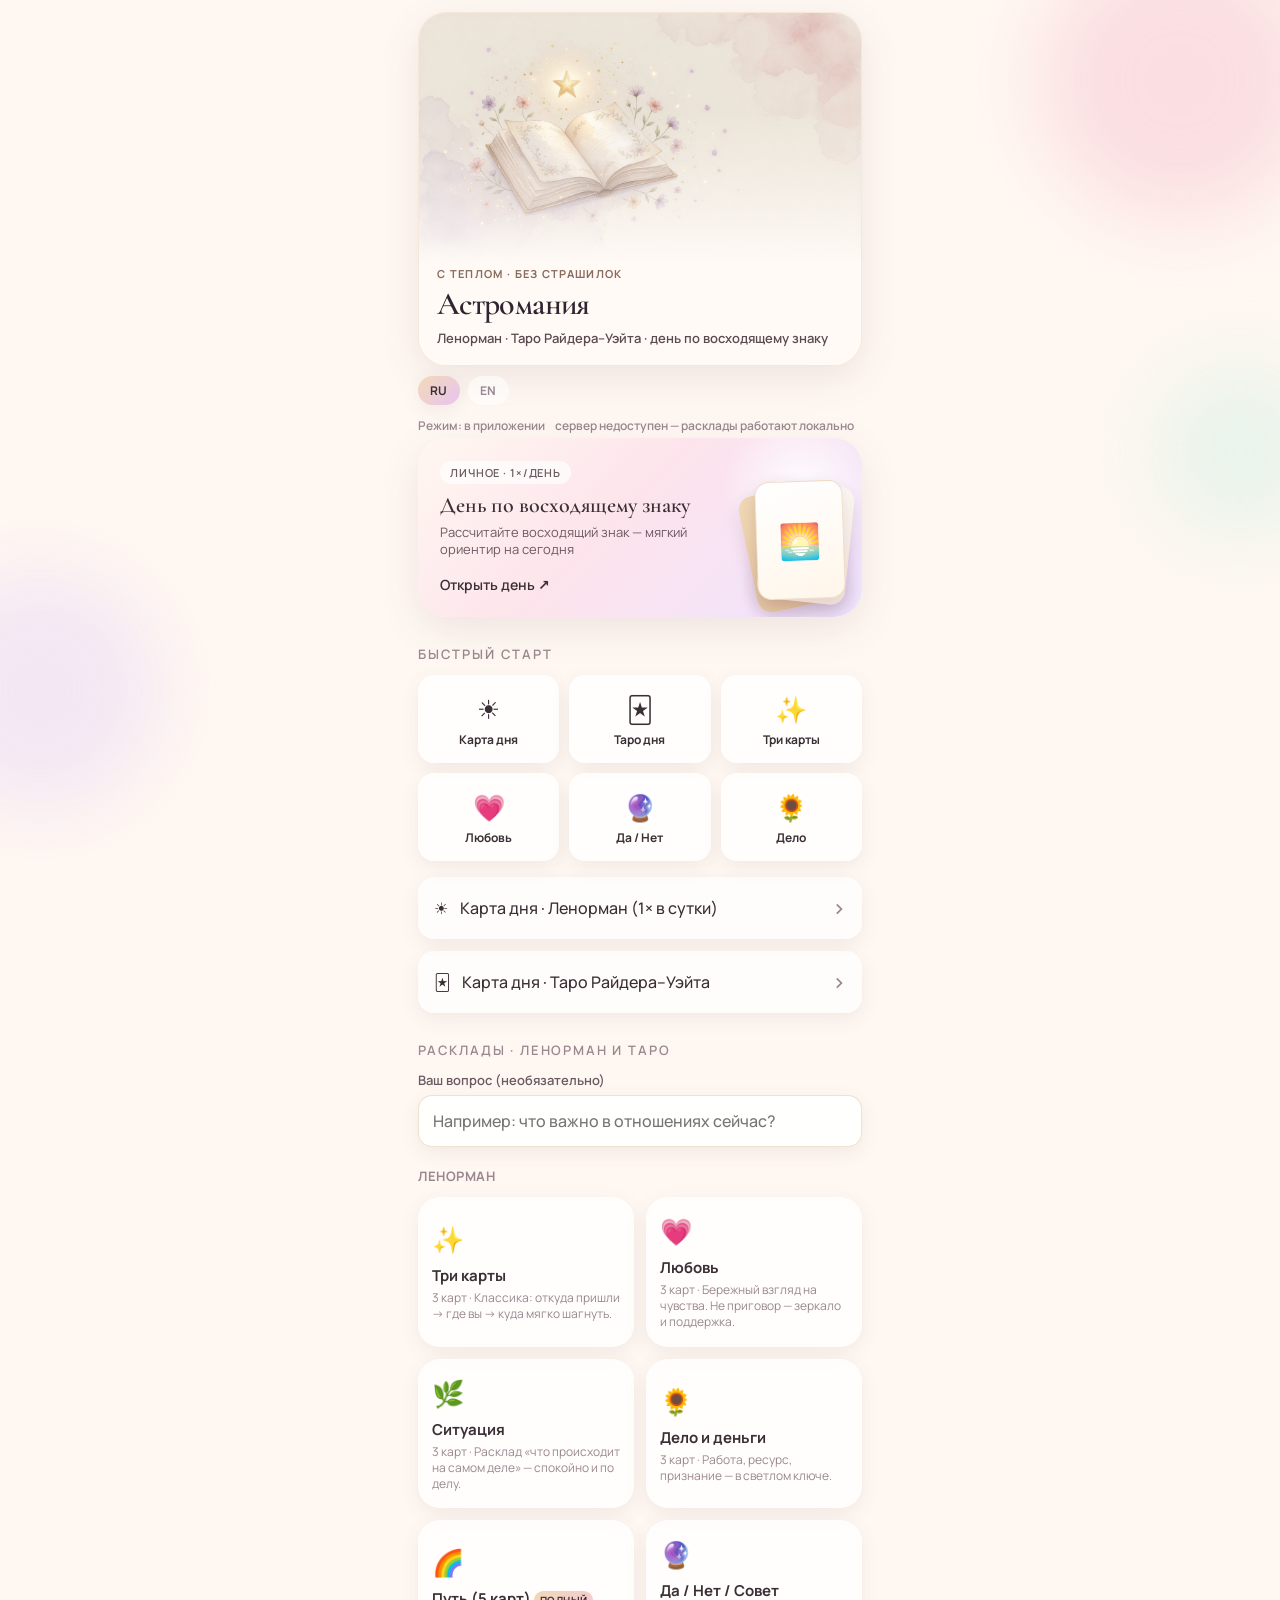
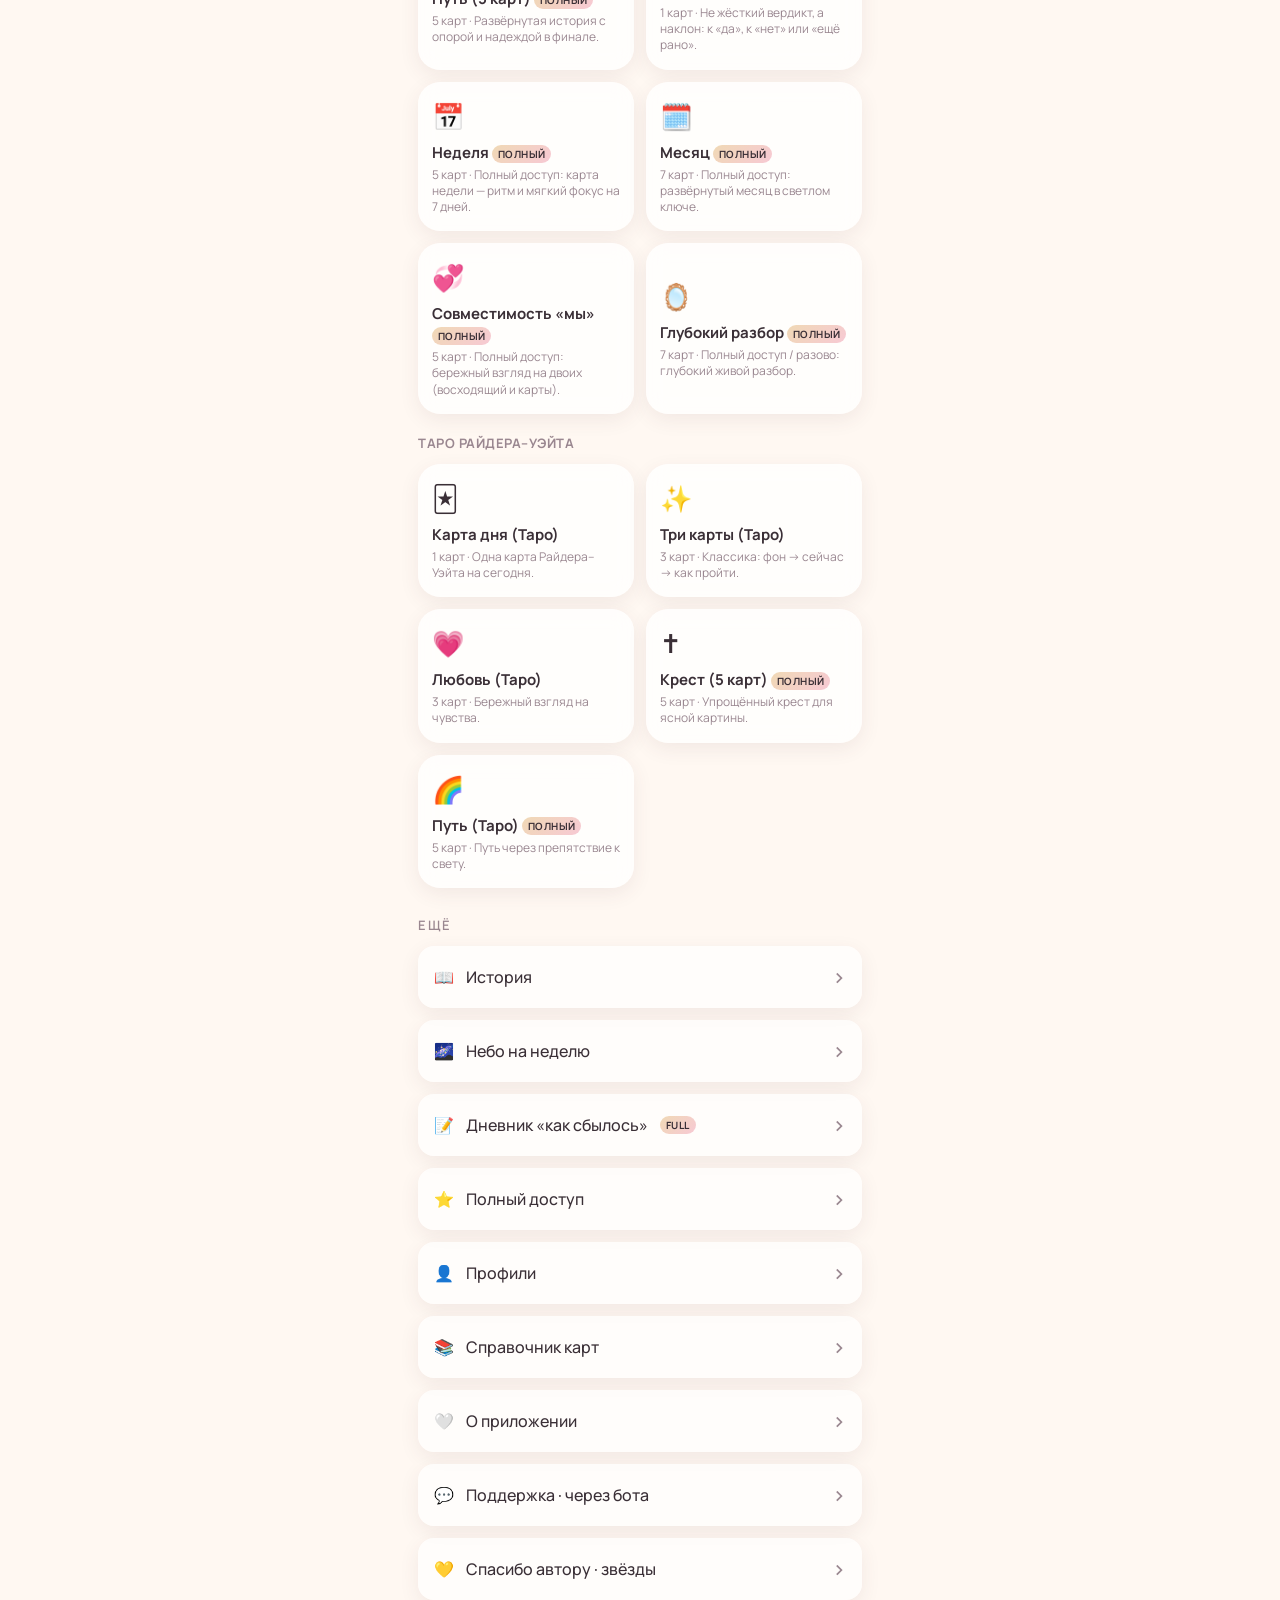
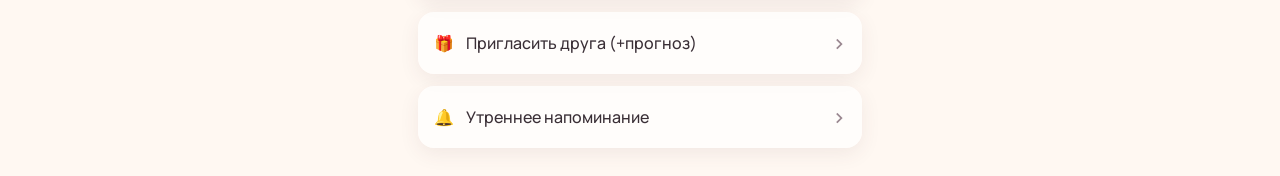
==== commit a5f3ef7a: "Старт: тёмный текст на светлой панели, без «бесплатно» Баннер: фото сверху, читаемый блок текста сни" ====
--- a/docs/index.html
+++ b/docs/index.html
@@ -9,7 +9,7 @@
   <link rel="preconnect" href="https://fonts.googleapis.com" />
   <link rel="preconnect" href="https://fonts.gstatic.com" crossorigin />
   <link href="https://fonts.googleapis.com/css2?family=Cormorant+Garamond:ital,wght@0,500;0,600;0,700;1,500&family=Manrope:wght@400;500;600;700&display=swap" rel="stylesheet" />
-  <link rel="stylesheet" href="css/app.css" />
+  <link rel="stylesheet" href="css/app.css?v=20260723m" />
 </head>
 <body>
   <div class="bg-orbs" aria-hidden="true">
@@ -23,13 +23,15 @@
     <section id="view-home" class="view active">
       <header class="top">
         <div class="hero-banner">
-          <img src="assets/hero.jpg" alt="" class="hero-img" width="1280" height="720" />
-          <div class="hero-banner-fade"></div>
+          <div class="hero-banner-media">
+            <img src="assets/hero.jpg" alt="" class="hero-img" width="1280" height="720" />
+            <div class="hero-banner-fade" aria-hidden="true"></div>
+          </div>
           <div class="hero-banner-text">
-            <p class="eyebrow" data-i18n="eyebrow">бесплатно · с теплом</p>
+            <p class="eyebrow" data-i18n="eyebrow">с теплом · без страшилок</p>
             <h1 data-i18n="brand">Астромания</h1>
+            <p class="hero-hello" id="hero-hello"></p>
             <p class="hero-tagline" data-i18n="tagline">Ленорман · Таро Райдера–Уэйта · день по восходящему знаку</p>
-            <p class="hero-hello" id="hero-hello"></p>
           </div>
         </div>
         <div class="lang-bar" id="lang-bar">
@@ -126,6 +128,22 @@
       </div>
     </section>
 
+    <!-- THANKS / TIP -->
+    <section id="view-thanks" class="view">
+      <button type="button" class="back-btn" data-go="home">← Назад</button>
+      <p class="eyebrow" data-i18n="thanks_eyebrow">поддержка</p>
+      <h2 data-i18n="thanks_title">💛 Спасибо автору</h2>
+      <p class="muted" data-i18n="thanks_blurb">Выберите число звёзд — сразу откроется счёт в Telegram.</p>
+      <div class="tip-grid" id="tip-grid"></div>
+      <div class="question-box" style="margin-top:16px">
+        <label class="field">
+          <span data-i18n="thanks_custom_label">Своё число звёзд</span>
+          <input type="number" id="tip-custom" min="1" max="100000" inputmode="numeric" placeholder="15" />
+        </label>
+        <button type="button" class="primary-btn" id="btn-tip-custom" style="margin-top:12px;width:100%" data-i18n="thanks_pay">Оплатить звёздами ⭐</button>
+      </div>
+    </section>
+
     <!-- DRAW -->
     <section id="view-draw" class="view">
       <button type="button" class="back-btn" data-go="home">← Назад</button>
@@ -301,9 +319,9 @@
     </section>
   </div>
 
-  <script src="js/config.js?v=20260723i"></script>
-  <script src="js/data.js?v=20260723i"></script>
-  <script src="js/i18n.js?v=20260723i"></script>
-  <script src="js/app.js?v=20260723i"></script>
+  <script src="js/config.js?v=20260723m"></script>
+  <script src="js/data.js?v=20260723m"></script>
+  <script src="js/i18n.js?v=20260723m"></script>
+  <script src="js/app.js?v=20260723m"></script>
 </body>
 </html>
--- a/docs/css/app.css
+++ b/docs/css/app.css
@@ -125,51 +125,79 @@
 }
 .lead { margin: 14px 0 22px; }
 
-/* Hero banner image */
+/* Hero banner: image + solid text panel (читаемо на Android) */
 .hero-banner {
-  position: relative;
   border-radius: 28px;
   overflow: hidden;
   box-shadow: var(--shadow);
-  margin-bottom: 4px;
-  aspect-ratio: 16 / 10;
+  margin-bottom: 8px;
+  background: #fffaf6;
+  border: 1px solid rgba(212, 165, 116, 0.22);
+}
+.hero-banner-media {
+  position: relative;
+  aspect-ratio: 16 / 9;
   background: linear-gradient(135deg, #fff6ea, #fde8ef);
+  overflow: hidden;
 }
 .hero-img {
   width: 100%;
   height: 100%;
   object-fit: cover;
   display: block;
-  vertical-align: middle;
 }
 .hero-banner-fade {
   position: absolute;
   inset: 0;
   background: linear-gradient(
     180deg,
-    rgba(255, 248, 242, 0.05) 0%,
-    rgba(255, 248, 242, 0.15) 40%,
-    rgba(58, 47, 54, 0.45) 100%
+    rgba(255, 248, 242, 0) 40%,
+    rgba(255, 250, 246, 0.55) 78%,
+    rgba(255, 250, 246, 0.98) 100%
   );
   pointer-events: none;
 }
 .hero-banner-text {
-  position: absolute;
-  left: 0;
-  right: 0;
-  bottom: 0;
-  padding: 18px 18px 16px;
+  position: relative;
   z-index: 1;
+  padding: 4px 18px 18px;
+  background: #fffaf6;
+  color: var(--ink);
 }
 .hero-banner-text .eyebrow {
-  color: rgba(255, 246, 234, 0.92);
-  text-shadow: 0 1px 8px rgba(60, 40, 50, 0.35);
+  margin: 0 0 6px;
+  font-size: 11px;
+  font-weight: 700;
+  letter-spacing: 0.12em;
+  text-transform: uppercase;
+  color: #8a6b5c;
+  text-shadow: none;
 }
 .hero-banner-text h1 {
-  font-size: 30px;
-  line-height: 1.05;
-  color: #fffaf5;
-  text-shadow: 0 2px 12px rgba(50, 30, 40, 0.4);
+  font-size: 32px;
+  line-height: 1.08;
+  margin: 0;
+  color: #2f2430;
+  text-shadow: none;
+  letter-spacing: -0.02em;
+}
+.hero-banner-text .hero-tagline {
+  margin: 8px 0 0;
+  font-size: 13px;
+  font-weight: 600;
+  line-height: 1.4;
+  color: #5c4a52;
+  opacity: 1;
+}
+.hero-banner-text .hero-hello {
+  margin: 8px 0 0;
+  font-size: 17px;
+  font-weight: 700;
+  color: #3a2f36;
+  opacity: 1;
+}
+.hero-banner-text .hero-hello:empty {
+  display: none;
 }
 
 /* Hero */
@@ -202,19 +230,6 @@
   margin: 8px 0 4px;
   word-break: normal;
   overflow-wrap: break-word;
-}
-.hero-banner-text .hero-tagline {
-  margin: 4px 0 0;
-  font-size: 13px;
-  font-weight: 500;
-  opacity: 0.92;
-  line-height: 1.3;
-}
-.hero-banner-text .hero-hello {
-  margin: 8px 0 0;
-  font-size: 16px;
-  font-weight: 700;
-  opacity: 0.98;
 }
 .hero-content p {
   margin: 0;
@@ -912,6 +927,30 @@
   font-weight: 600;
   color: var(--ink);
 }
+.tip-grid {
+  display: grid;
+  grid-template-columns: 1fr 1fr 1fr;
+  gap: 10px;
+  margin-top: 12px;
+}
+.tip-tile {
+  border: 0;
+  border-radius: var(--radius-sm);
+  padding: 16px 10px;
+  background: rgba(255,255,255,0.85);
+  box-shadow: var(--shadow-soft);
+  font: inherit;
+  font-weight: 700;
+  font-size: 16px;
+  color: var(--ink);
+  cursor: pointer;
+}
+.tip-tile:active { transform: scale(0.97); }
+.tip-tile .stars {
+  display: block;
+  font-size: 22px;
+  margin-bottom: 4px;
+}
 .question-box {
   margin-bottom: 12px;
   position: relative;
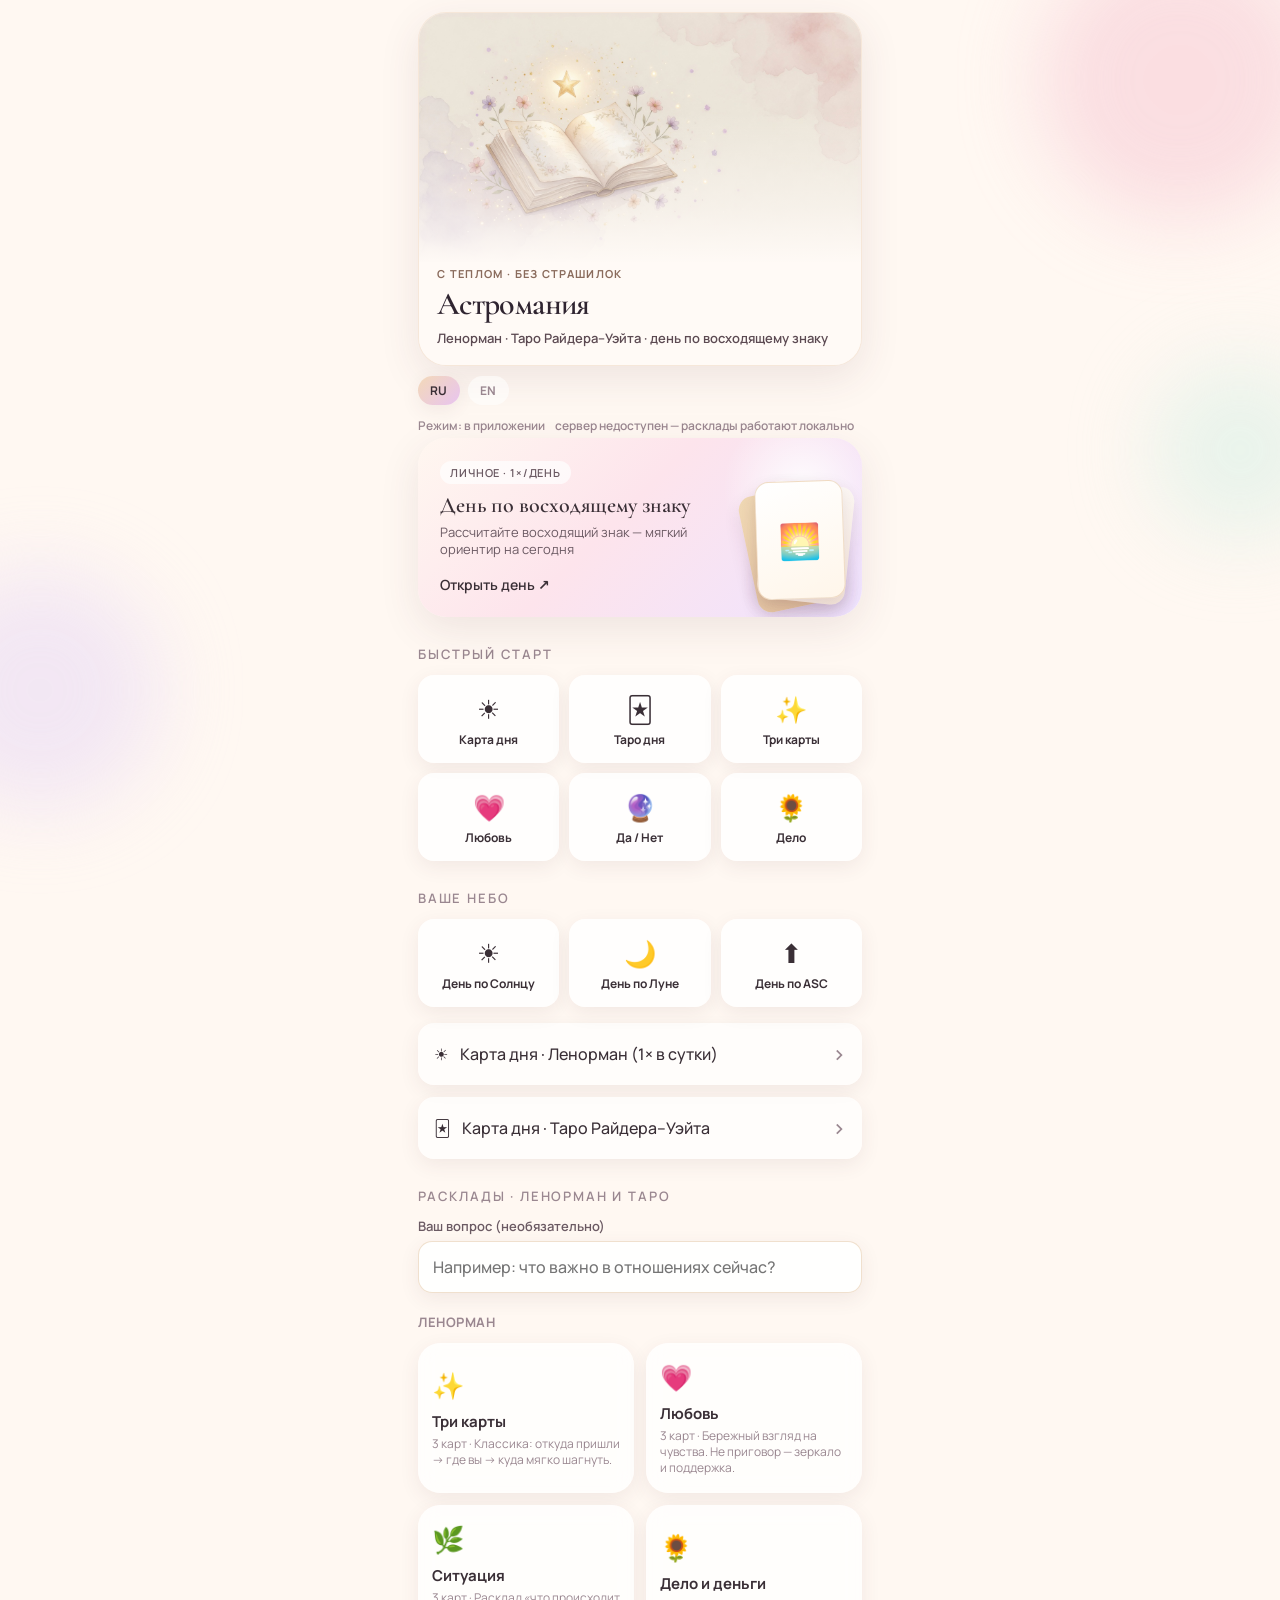
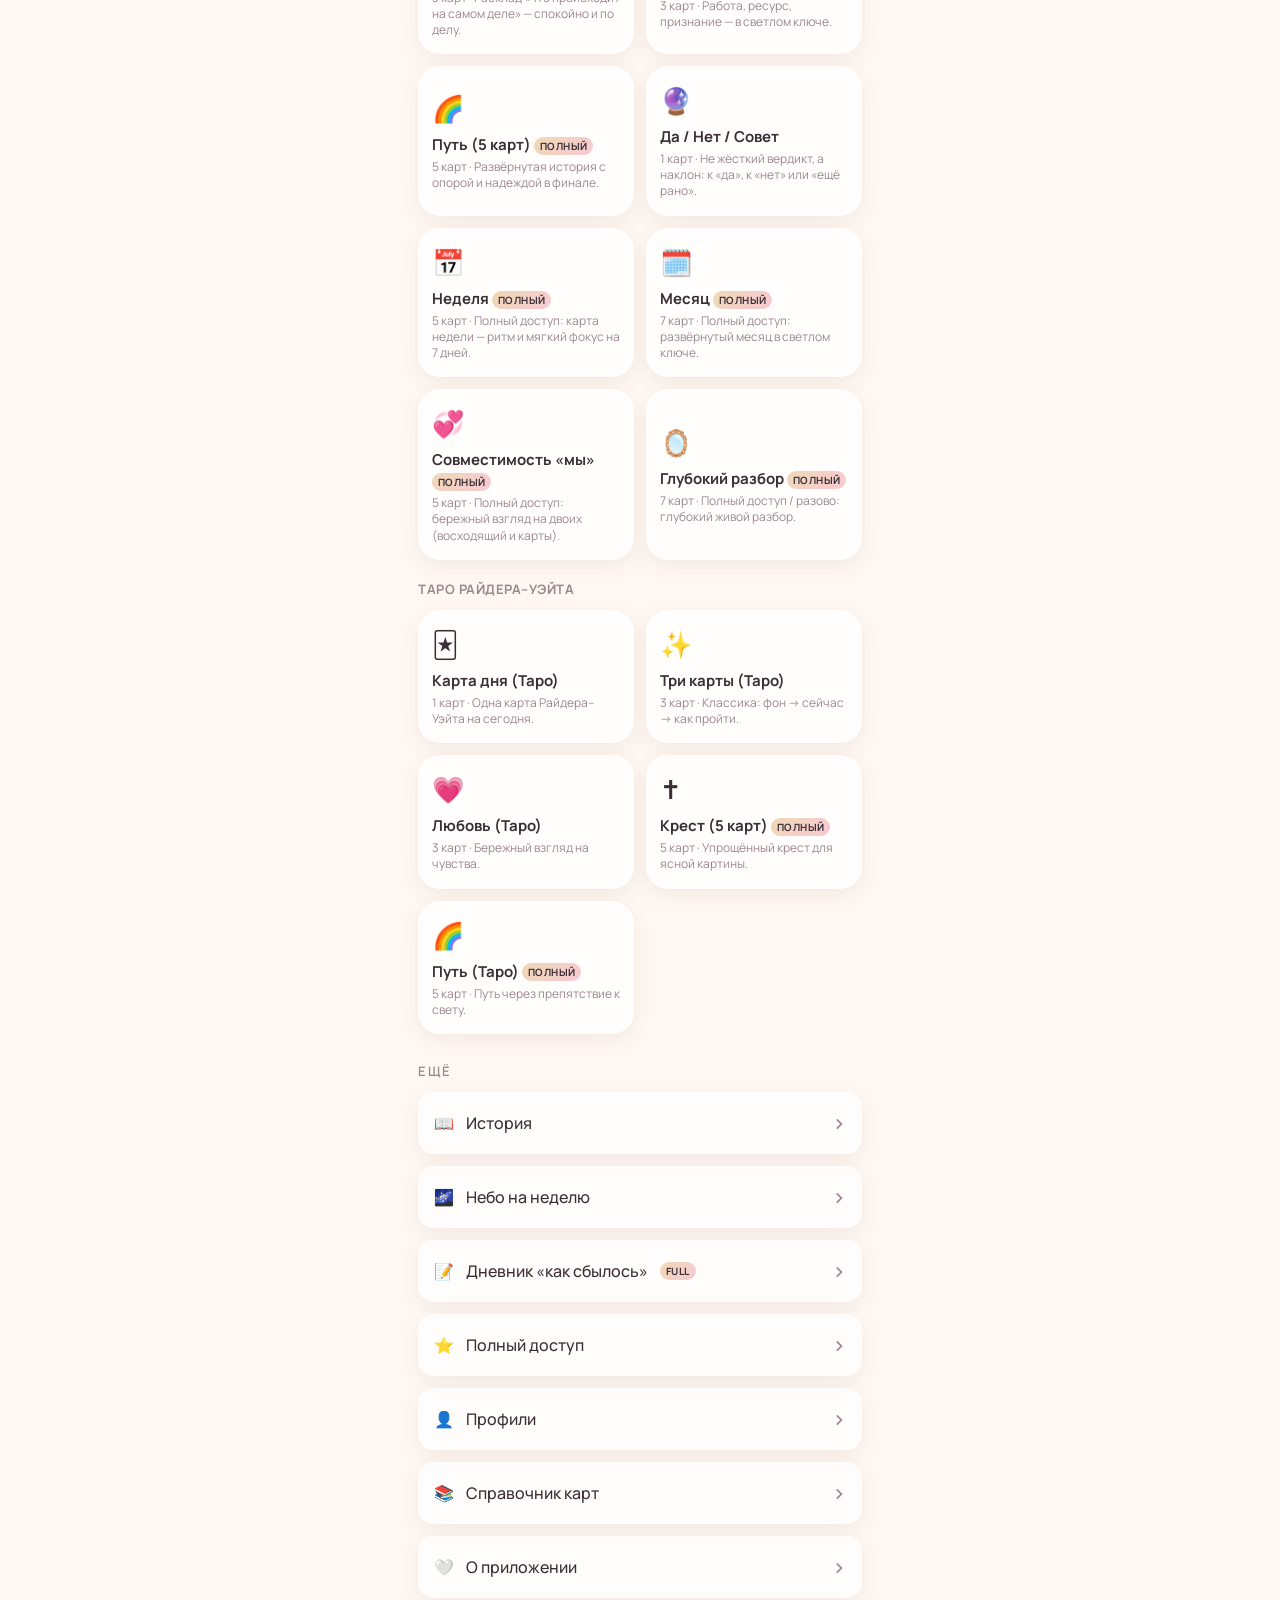
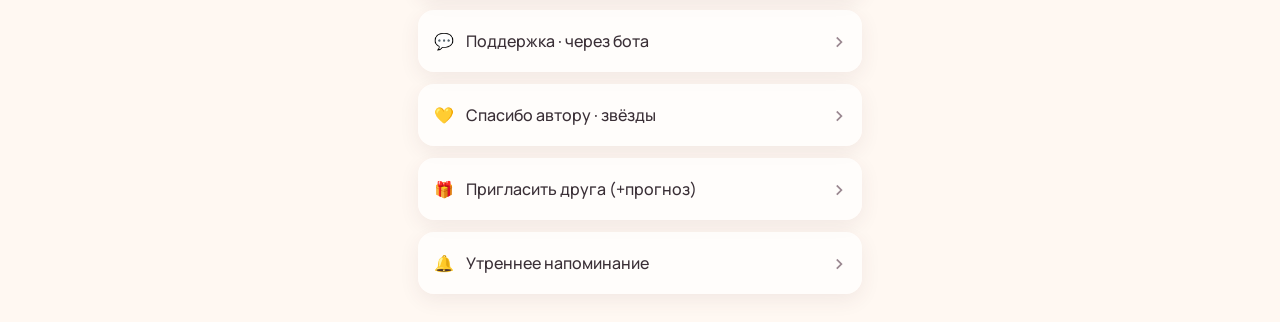
==== commit 0d409b7b: "Солнце и Луна: расчёт, профиль и день по знакам Натал: Солнце + Луна + ASC; день по Солнцу / Луне / " ====
--- a/docs/index.html
+++ b/docs/index.html
@@ -9,7 +9,7 @@
   <link rel="preconnect" href="https://fonts.googleapis.com" />
   <link rel="preconnect" href="https://fonts.gstatic.com" crossorigin />
   <link href="https://fonts.googleapis.com/css2?family=Cormorant+Garamond:ital,wght@0,500;0,600;0,700;1,500&family=Manrope:wght@400;500;600;700&display=swap" rel="stylesheet" />
-  <link rel="stylesheet" href="css/app.css?v=20260723m" />
+  <link rel="stylesheet" href="css/app.css?v=20260723o" />
 </head>
 <body>
   <div class="bg-orbs" aria-hidden="true">
@@ -62,6 +62,7 @@
       <div class="profile-chip hidden" id="profile-chip">
         <div>
           <strong id="profile-chip-sign">—</strong>
+          <div class="profile-big-three muted" id="profile-chip-big3"></div>
           <span class="muted" id="profile-chip-meta"></span>
         </div>
         <button type="button" class="chip-edit" id="btn-edit-profile">Изменить</button>
@@ -79,6 +80,13 @@
         <button type="button" class="quick-tile" data-quick="love"><span class="emoji">💗</span><span data-i18n="q_love">Любовь</span></button>
         <button type="button" class="quick-tile" data-quick="yesno"><span class="emoji">🔮</span><span data-i18n="q_yesno">Да / Нет</span></button>
         <button type="button" class="quick-tile" data-quick="work"><span class="emoji">🌻</span><span data-i18n="q_work">Дело</span></button>
+      </div>
+
+      <h3 class="section-title" data-i18n="section_astro">Ваше небо</h3>
+      <div class="quick-grid quick-grid-astro" id="astro-day-grid">
+        <button type="button" class="quick-tile" data-astro-day="sun_day"><span class="emoji">☀️</span><span data-i18n="q_sun_day">День по Солнцу</span></button>
+        <button type="button" class="quick-tile" data-astro-day="moon_day"><span class="emoji">🌙</span><span data-i18n="q_moon_day">День по Луне</span></button>
+        <button type="button" class="quick-tile" data-astro-day="asc_day"><span class="emoji">⬆️</span><span data-i18n="q_asc_day">День по ASC</span></button>
       </div>
 
       <button type="button" class="link-row" id="btn-day">
@@ -309,7 +317,7 @@
         <p><strong>Астромания</strong> — светлые расклады Ленорман и Таро Райдера–Уэйта, день по восходящему знаку и тёплый прогноз. Без страшилок.</p>
         <ul>
           <li>Карта дня и день по восходящему знаку — раз в сутки</li>
-          <li>Живой прогноз: бесплатно 3 в сутки · полный доступ без ограничения</li>
+          <li>Живой прогноз: 3 в сутки · полный доступ без ограничения</li>
           <li>Оплата звёздами Телеграма ⭐</li>
           <li>Поддержка — связь с автором в один шаг</li>
         </ul>
@@ -319,9 +327,9 @@
     </section>
   </div>
 
-  <script src="js/config.js?v=20260723m"></script>
-  <script src="js/data.js?v=20260723m"></script>
-  <script src="js/i18n.js?v=20260723m"></script>
-  <script src="js/app.js?v=20260723m"></script>
+  <script src="js/config.js?v=20260723o"></script>
+  <script src="js/data.js?v=20260723o"></script>
+  <script src="js/i18n.js?v=20260723o"></script>
+  <script src="js/app.js?v=20260723o"></script>
 </body>
 </html>
--- a/docs/css/app.css
+++ b/docs/css/app.css
@@ -951,6 +951,39 @@
   font-size: 22px;
   margin-bottom: 4px;
 }
+.toast {
+  position: fixed;
+  left: 50%;
+  bottom: calc(28px + var(--safe-b));
+  transform: translateX(-50%) translateY(20px);
+  max-width: min(92vw, 360px);
+  padding: 12px 16px;
+  border-radius: 14px;
+  background: rgba(47, 36, 48, 0.92);
+  color: #fffaf5;
+  font-size: 13px;
+  font-weight: 600;
+  line-height: 1.35;
+  z-index: 100;
+  opacity: 0;
+  pointer-events: none;
+  transition: opacity 0.2s ease, transform 0.2s ease;
+  box-shadow: 0 10px 30px rgba(40, 20, 30, 0.25);
+}
+.toast.show {
+  opacity: 1;
+  transform: translateX(-50%) translateY(0);
+}
+.profile-big-three {
+  margin-top: 4px;
+  font-size: 12px;
+  font-weight: 600;
+  line-height: 1.35;
+  color: var(--ink-soft);
+}
+.quick-grid-astro {
+  grid-template-columns: 1fr 1fr 1fr;
+}
 .question-box {
   margin-bottom: 12px;
   position: relative;
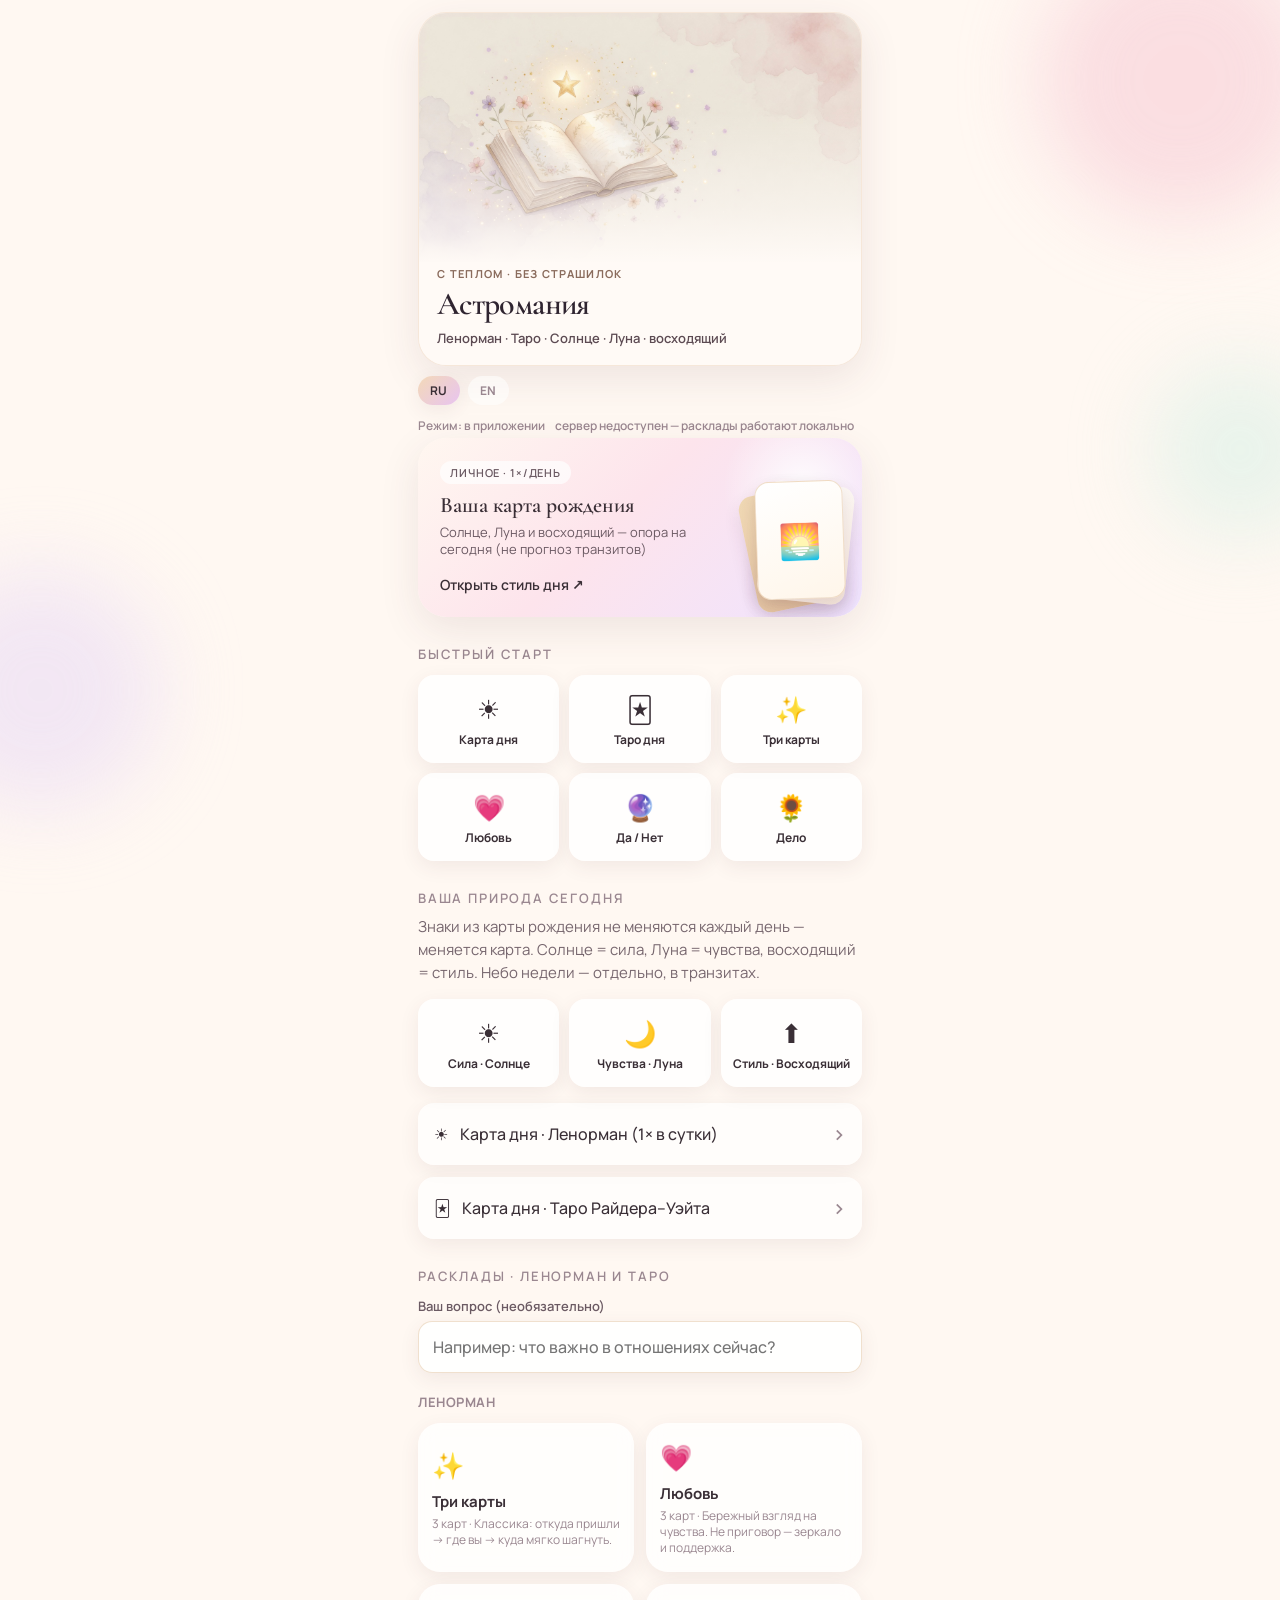
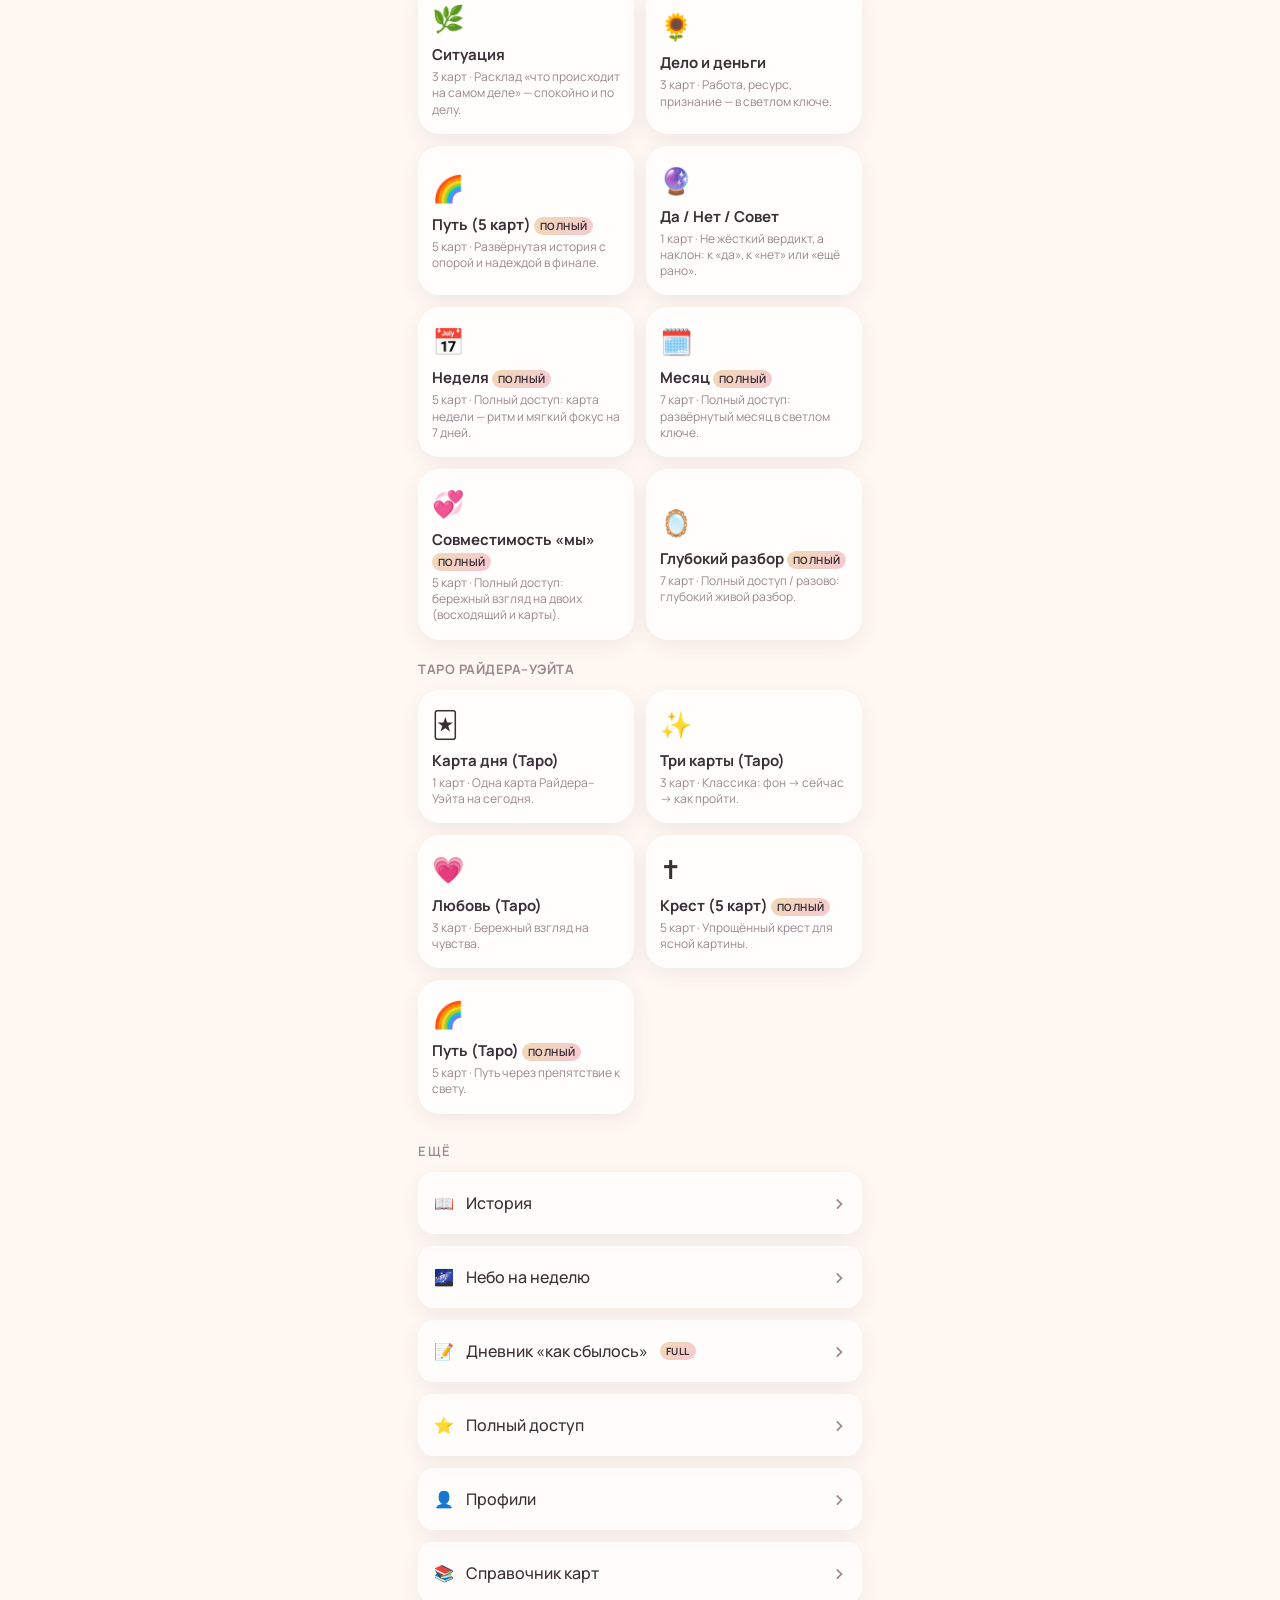
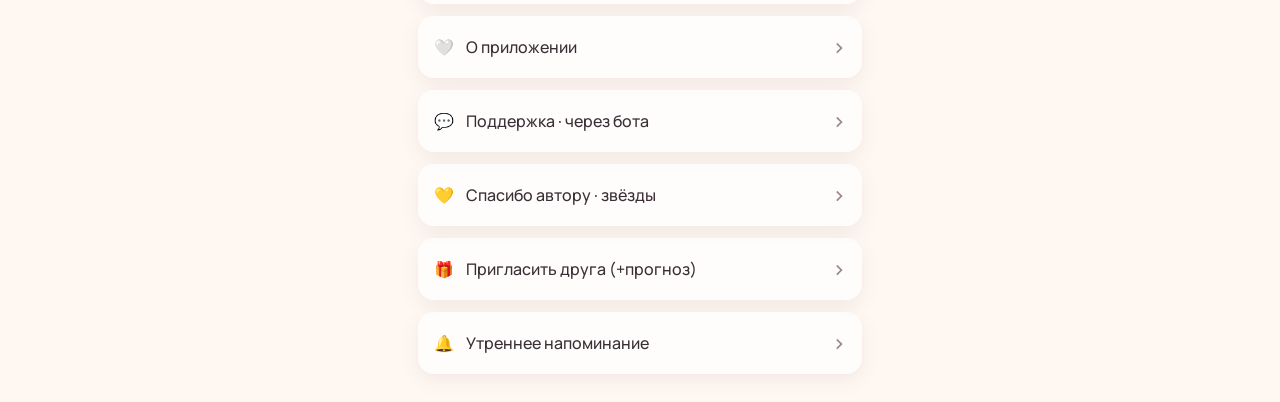
==== commit df75d2f2: "Астрологика: ASC → восходящий, честные роли Солнце/Луна/стиль - Убраны «День по ASC» и англицизмы в " ====
--- a/docs/index.html
+++ b/docs/index.html
@@ -9,7 +9,7 @@
   <link rel="preconnect" href="https://fonts.googleapis.com" />
   <link rel="preconnect" href="https://fonts.gstatic.com" crossorigin />
   <link href="https://fonts.googleapis.com/css2?family=Cormorant+Garamond:ital,wght@0,500;0,600;0,700;1,500&family=Manrope:wght@400;500;600;700&display=swap" rel="stylesheet" />
-  <link rel="stylesheet" href="css/app.css?v=20260723o" />
+  <link rel="stylesheet" href="css/app.css?v=20260723p" />
 </head>
 <body>
   <div class="bg-orbs" aria-hidden="true">
@@ -31,7 +31,7 @@
             <p class="eyebrow" data-i18n="eyebrow">с теплом · без страшилок</p>
             <h1 data-i18n="brand">Астромания</h1>
             <p class="hero-hello" id="hero-hello"></p>
-            <p class="hero-tagline" data-i18n="tagline">Ленорман · Таро Райдера–Уэйта · день по восходящему знаку</p>
+            <p class="hero-tagline" data-i18n="tagline">Ленорман · Таро · Солнце · Луна · восходящий</p>
           </div>
         </div>
         <div class="lang-bar" id="lang-bar">
@@ -48,8 +48,8 @@
         <div class="hero-glow"></div>
         <div class="hero-content">
           <span class="pill" data-i18n="pill_personal">личное · 1×/день</span>
-          <h2 data-i18n="asc_title">День по восходящему знаку</h2>
-          <p id="asc-hero-sub" data-i18n="asc_sub">Рассчитайте восходящий знак — мягкий ориентир на сегодня</p>
+          <h2 data-i18n="asc_title">Ваша карта рождения</h2>
+          <p id="asc-hero-sub" data-i18n="asc_sub">Солнце, Луна и восходящий — опора на сегодня (не прогноз транзитов)</p>
           <span class="cta" id="asc-hero-cta" data-i18n="asc_cta">Открыть день ↗</span>
         </div>
         <div class="hero-stack" aria-hidden="true">
@@ -82,11 +82,12 @@
         <button type="button" class="quick-tile" data-quick="work"><span class="emoji">🌻</span><span data-i18n="q_work">Дело</span></button>
       </div>
 
-      <h3 class="section-title" data-i18n="section_astro">Ваше небо</h3>
+      <h3 class="section-title" data-i18n="section_astro">Ваша природа сегодня</h3>
+      <p class="muted section-hint" data-i18n="astro_hint">Знаки из карты рождения не меняются каждый день — меняется карта. Солнце = сила, Луна = чувства, восходящий = стиль. Небо недели — отдельно, в транзитах.</p>
       <div class="quick-grid quick-grid-astro" id="astro-day-grid">
-        <button type="button" class="quick-tile" data-astro-day="sun_day"><span class="emoji">☀️</span><span data-i18n="q_sun_day">День по Солнцу</span></button>
-        <button type="button" class="quick-tile" data-astro-day="moon_day"><span class="emoji">🌙</span><span data-i18n="q_moon_day">День по Луне</span></button>
-        <button type="button" class="quick-tile" data-astro-day="asc_day"><span class="emoji">⬆️</span><span data-i18n="q_asc_day">День по ASC</span></button>
+        <button type="button" class="quick-tile" data-astro-day="sun_day"><span class="emoji">☀️</span><span data-i18n="q_sun_day">Сила · Солнце</span></button>
+        <button type="button" class="quick-tile" data-astro-day="moon_day"><span class="emoji">🌙</span><span data-i18n="q_moon_day">Чувства · Луна</span></button>
+        <button type="button" class="quick-tile" data-astro-day="asc_day"><span class="emoji">⬆️</span><span data-i18n="q_asc_day">Стиль · Восходящий</span></button>
       </div>
 
       <button type="button" class="link-row" id="btn-day">
@@ -314,12 +315,13 @@
       <button type="button" class="back-btn" data-go="home">← Назад</button>
       <h2>С теплом</h2>
       <div class="about-card">
-        <p><strong>Астромания</strong> — светлые расклады Ленорман и Таро Райдера–Уэйта, день по восходящему знаку и тёплый прогноз. Без страшилок.</p>
+        <p><strong>Астромания</strong> — светлые расклады Ленорман и Таро Райдера–Уэйта, большая тройка (Солнце, Луна, восходящий) и тёплый прогноз. Без страшилок.</p>
         <ul>
-          <li>Карта дня и день по восходящему знаку — раз в сутки</li>
+          <li>Карта дня и линзы рождения (сила / чувства / стиль) — раз в сутки</li>
+          <li>Знаки не «меняются погодой» — это ваша карта; карта дня — свежий импульс</li>
+          <li>Небо на неделю — общий фон (транзиты), отдельно от личной карты</li>
           <li>Живой прогноз: 3 в сутки · полный доступ без ограничения</li>
-          <li>Оплата звёздами Телеграма ⭐</li>
-          <li>Поддержка — связь с автором в один шаг</li>
+          <li>Оплата звёздами Телеграма ⭐ · поддержка только через бота</li>
         </ul>
         <p class="muted">Не замена врачу, юристу или живому практику 🤍</p>
         <button type="button" class="primary-btn" id="btn-support-about" style="margin-top:16px" data-i18n="btn_support">💬 Поддержка · через бота</button>
@@ -327,9 +329,9 @@
     </section>
   </div>
 
-  <script src="js/config.js?v=20260723o"></script>
-  <script src="js/data.js?v=20260723o"></script>
-  <script src="js/i18n.js?v=20260723o"></script>
-  <script src="js/app.js?v=20260723o"></script>
+  <script src="js/config.js?v=20260723p"></script>
+  <script src="js/data.js?v=20260723p"></script>
+  <script src="js/i18n.js?v=20260723p"></script>
+  <script src="js/app.js?v=20260723p"></script>
 </body>
 </html>
--- a/docs/css/app.css
+++ b/docs/css/app.css
@@ -118,6 +118,12 @@
   color: var(--muted);
   font-weight: 600;
 }
+.section-hint {
+  margin: -4px 0 14px;
+  font-size: 13px;
+  line-height: 1.45;
+  opacity: 0.92;
+}
 .lead, .muted {
   color: var(--ink-soft);
   line-height: 1.55;
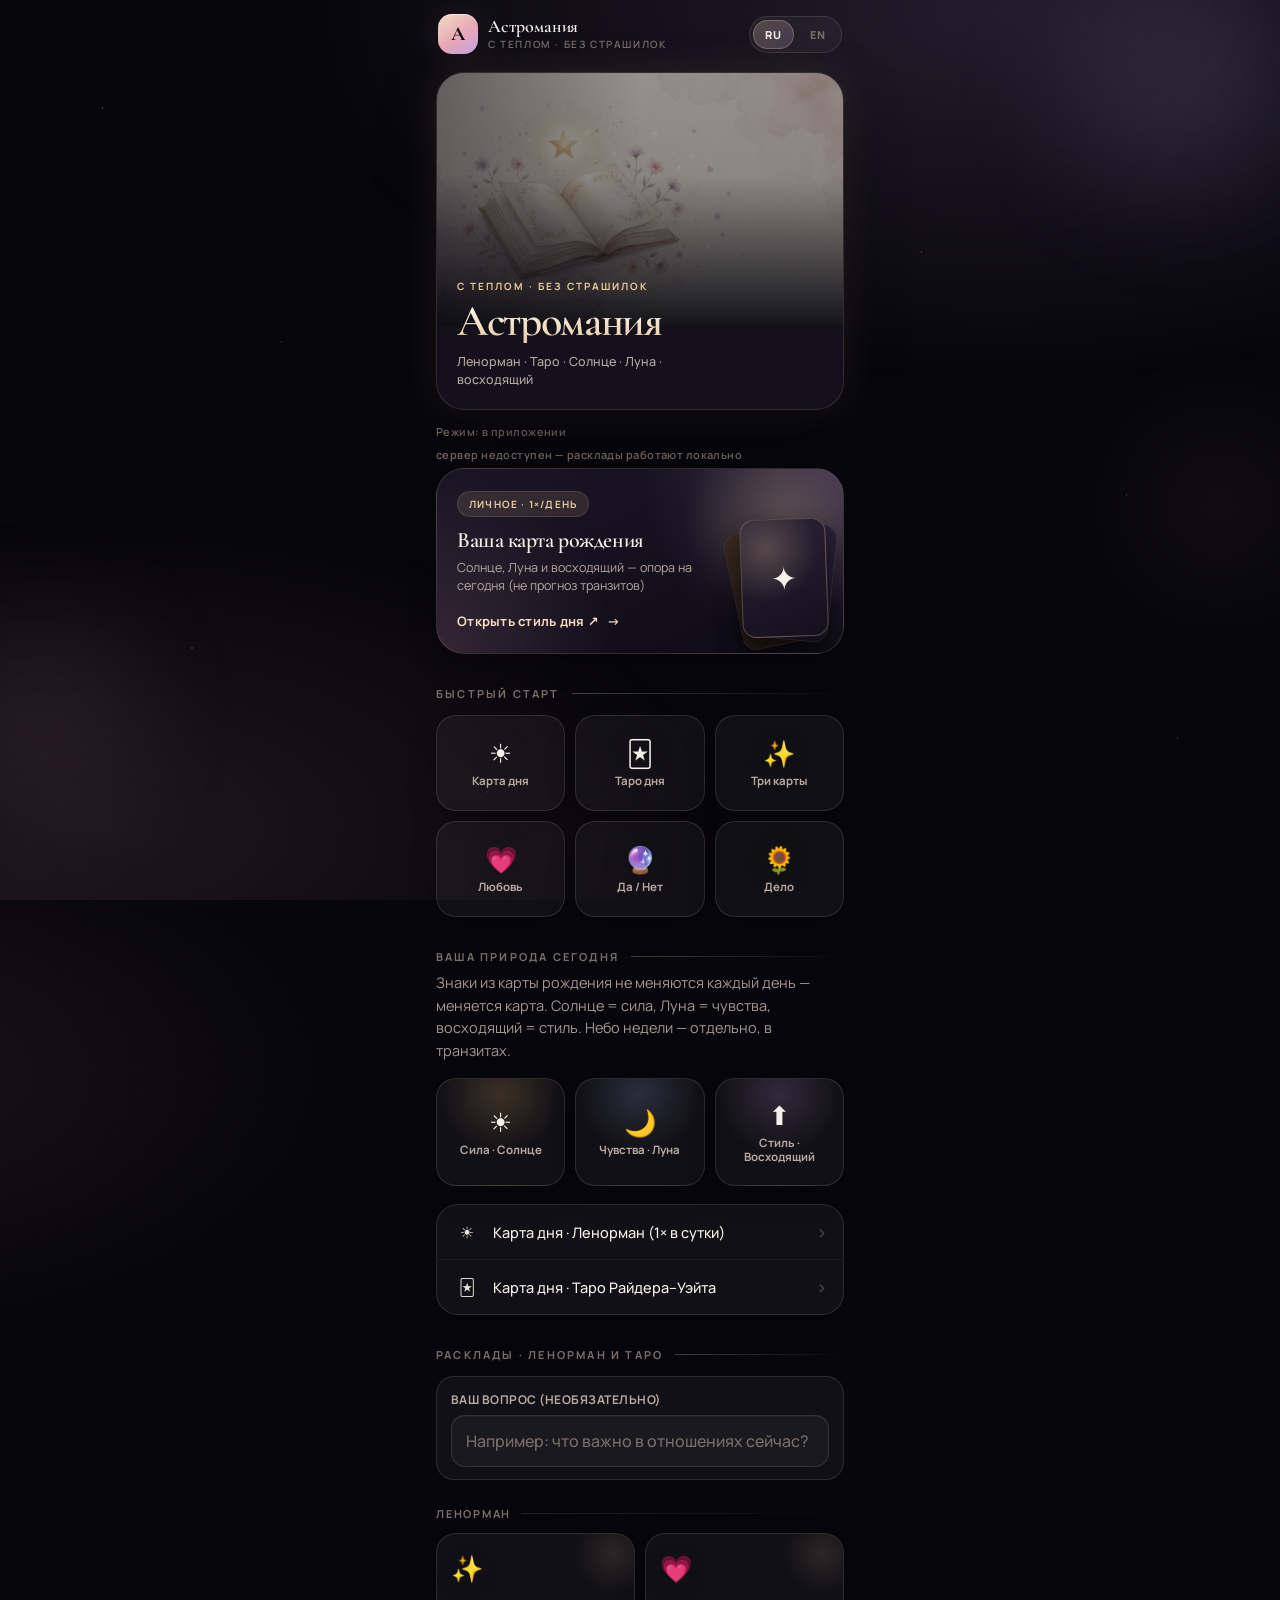
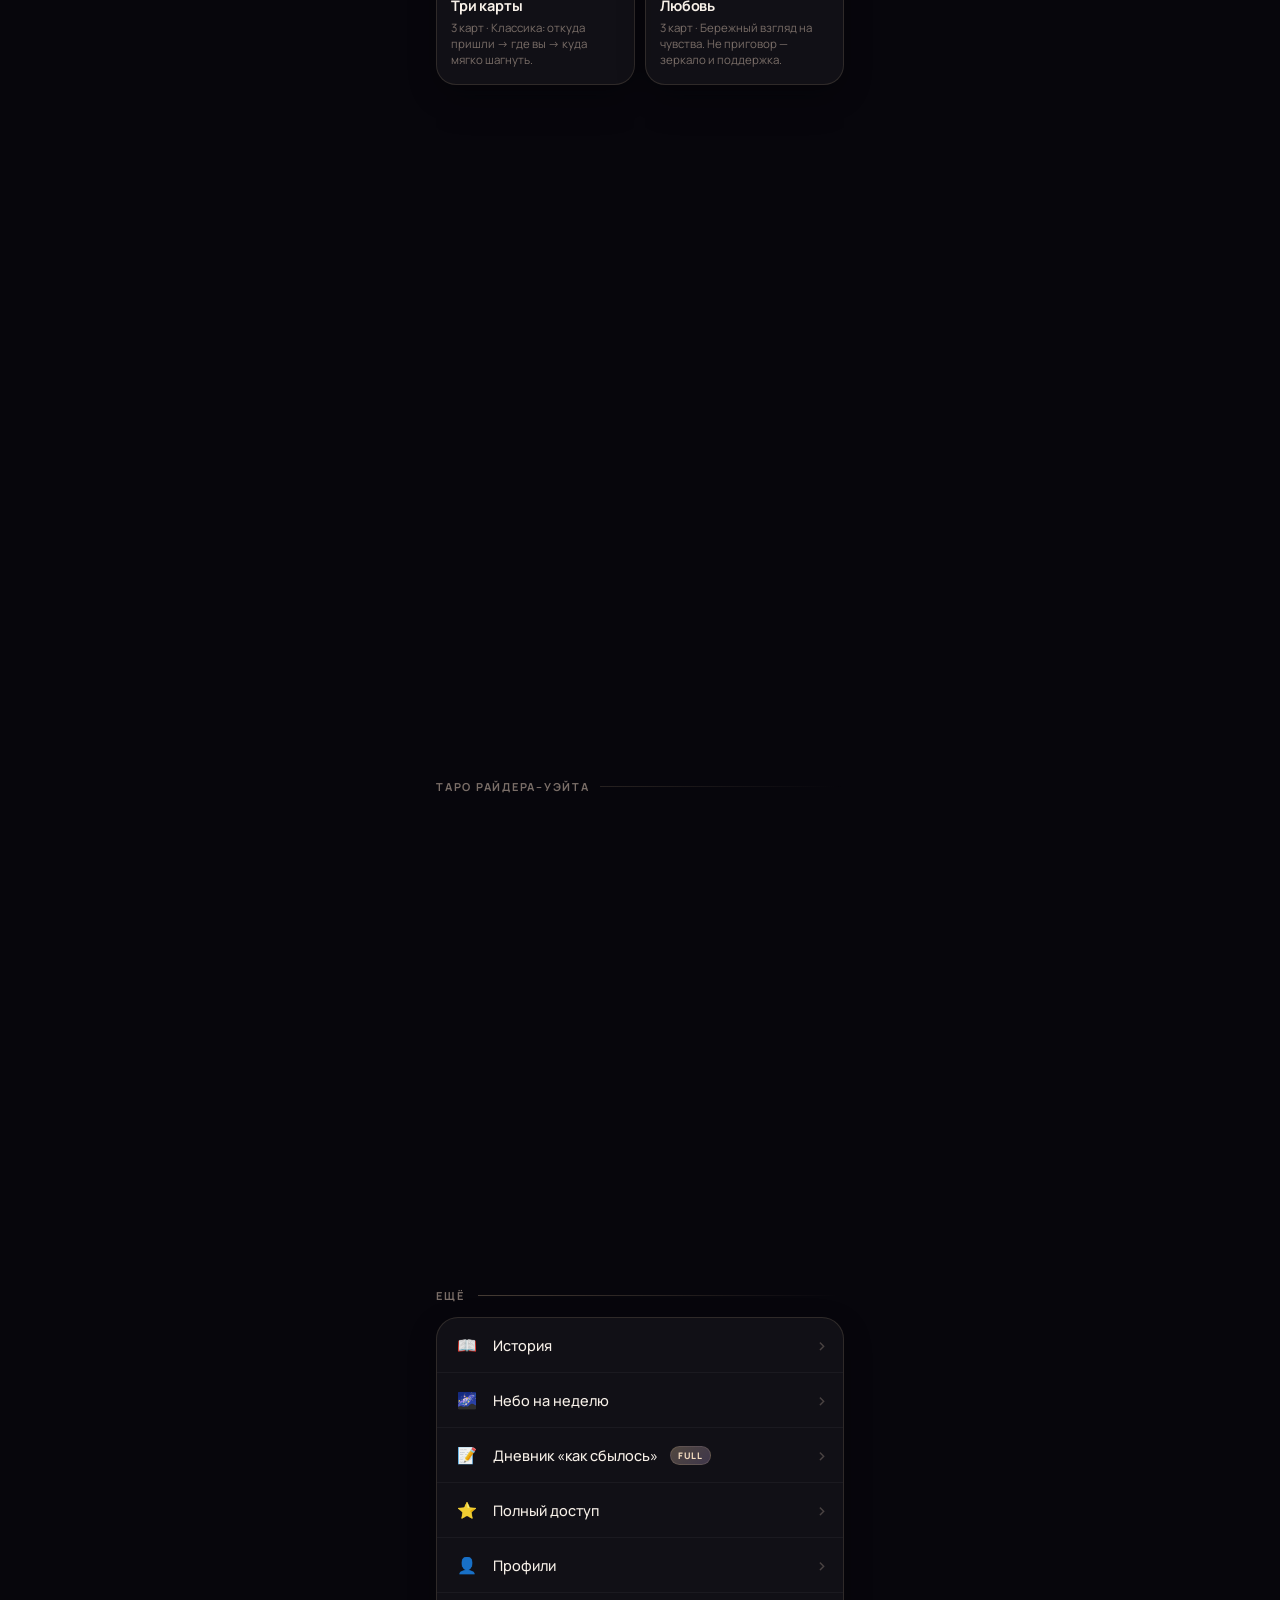
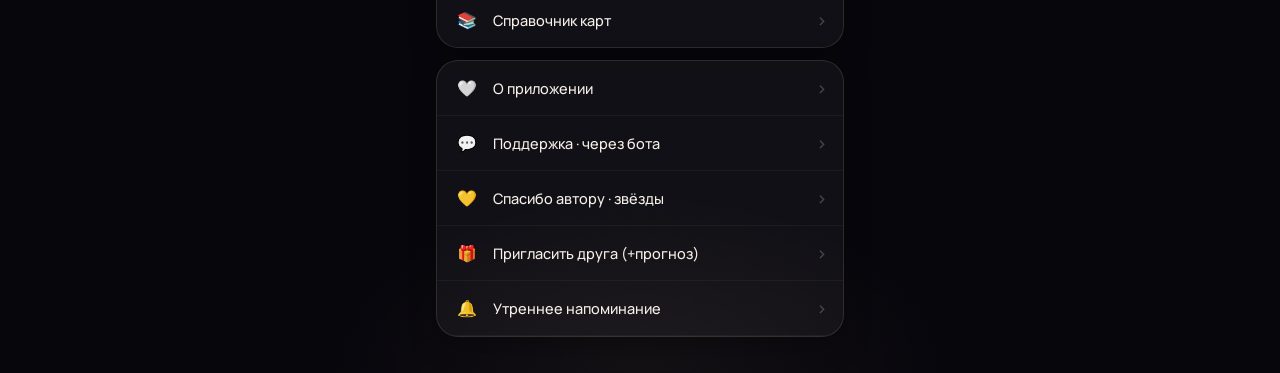
==== commit 8284d3d5: "UI: Noir Orchid — премиальный тёмный дизайн Mini App Editorial type, glass-карточки, созвездие, шамп" ====
--- a/docs/index.html
+++ b/docs/index.html
@@ -3,13 +3,14 @@
 <head>
   <meta charset="UTF-8" />
   <meta name="viewport" content="width=device-width, initial-scale=1, maximum-scale=1, user-scalable=no, viewport-fit=cover" />
-  <meta name="theme-color" content="#FFF8F2" />
+  <meta name="theme-color" content="#07060c" />
+  <meta name="color-scheme" content="dark" />
   <title>Астромания</title>
   <script src="https://telegram.org/js/telegram-web-app.js"></script>
   <link rel="preconnect" href="https://fonts.googleapis.com" />
   <link rel="preconnect" href="https://fonts.gstatic.com" crossorigin />
-  <link href="https://fonts.googleapis.com/css2?family=Cormorant+Garamond:ital,wght@0,500;0,600;0,700;1,500&family=Manrope:wght@400;500;600;700&display=swap" rel="stylesheet" />
-  <link rel="stylesheet" href="css/app.css?v=20260723p" />
+  <link href="https://fonts.googleapis.com/css2?family=Cormorant+Garamond:ital,wght@0,500;0,600;0,700;1,500&family=Manrope:wght@400;500;600;700;800&display=swap" rel="stylesheet" />
+  <link rel="stylesheet" href="css/app.css?v=20260723q" />
 </head>
 <body>
   <div class="bg-orbs" aria-hidden="true">
@@ -22,6 +23,20 @@
     <!-- HOME -->
     <section id="view-home" class="view active">
       <header class="top">
+        <div class="top-chrome">
+          <div class="brand-mark">
+            <div class="monogram" aria-hidden="true">А</div>
+            <div class="brand-mark-text">
+              <span class="brand-name" data-i18n="brand">Астромания</span>
+              <span class="brand-sub" data-i18n="eyebrow">с теплом · без страшилок</span>
+            </div>
+          </div>
+          <div class="lang-bar" id="lang-bar">
+            <button type="button" class="lang-btn active" data-set-lang="ru">RU</button>
+            <button type="button" class="lang-btn" data-set-lang="en">EN</button>
+          </div>
+        </div>
+
         <div class="hero-banner">
           <div class="hero-banner-media">
             <img src="assets/hero.jpg" alt="" class="hero-img" width="1280" height="720" />
@@ -34,10 +49,6 @@
             <p class="hero-tagline" data-i18n="tagline">Ленорман · Таро · Солнце · Луна · восходящий</p>
           </div>
         </div>
-        <div class="lang-bar" id="lang-bar">
-          <button type="button" class="lang-btn active" data-set-lang="ru">RU</button>
-          <button type="button" class="lang-btn" data-set-lang="en">EN</button>
-        </div>
         <div class="status-bar" id="status-bar">
           <span id="status-ai" data-i18n="status_loading">Прогноз: …</span>
           <span id="status-prem">·</span>
@@ -50,12 +61,12 @@
           <span class="pill" data-i18n="pill_personal">личное · 1×/день</span>
           <h2 data-i18n="asc_title">Ваша карта рождения</h2>
           <p id="asc-hero-sub" data-i18n="asc_sub">Солнце, Луна и восходящий — опора на сегодня (не прогноз транзитов)</p>
-          <span class="cta" id="asc-hero-cta" data-i18n="asc_cta">Открыть день ↗</span>
+          <span class="cta" id="asc-hero-cta" data-i18n="asc_cta">Открыть стиль дня</span>
         </div>
         <div class="hero-stack" aria-hidden="true">
           <div class="mini-card back"></div>
           <div class="mini-card mid"></div>
-          <div class="mini-card front">🌅</div>
+          <div class="mini-card front">✦</div>
         </div>
       </button>
 
@@ -90,16 +101,18 @@
         <button type="button" class="quick-tile" data-astro-day="asc_day"><span class="emoji">⬆️</span><span data-i18n="q_asc_day">Стиль · Восходящий</span></button>
       </div>
 
-      <button type="button" class="link-row" id="btn-day">
-        <span>☀️</span>
-        <span data-i18n="btn_day">Карта дня · Ленорман (1× в сутки)</span>
-        <span class="chev">›</span>
-      </button>
-      <button type="button" class="link-row" id="btn-tarot-day">
-        <span>🃏</span>
-        <span data-i18n="btn_tarot_day">Карта дня · Таро Райдера–Уэйта</span>
-        <span class="chev">›</span>
-      </button>
+      <div class="menu-block" style="margin-top:18px">
+        <button type="button" class="link-row" id="btn-day">
+          <span>☀️</span>
+          <span data-i18n="btn_day">Карта дня · Ленорман (1× в сутки)</span>
+          <span class="chev">›</span>
+        </button>
+        <button type="button" class="link-row" id="btn-tarot-day">
+          <span>🃏</span>
+          <span data-i18n="btn_tarot_day">Карта дня · Таро Райдера–Уэйта</span>
+          <span class="chev">›</span>
+        </button>
+      </div>
 
       <h3 class="section-title" data-i18n="section_spreads">Расклады · Ленорман и Таро</h3>
       <div class="question-box">
@@ -111,18 +124,23 @@
       <div class="spread-grid" id="spread-grid"></div>
 
       <h3 class="section-title" data-i18n="section_more">Ещё</h3>
-      <button type="button" class="link-row" id="btn-history"><span>📖</span><span data-i18n="btn_history">История</span><span class="chev">›</span></button>
-      <button type="button" class="link-row" id="btn-transits"><span>🌌</span><span data-i18n="btn_transits">Небо на неделю</span><span class="chev">›</span></button>
-      <button type="button" class="link-row" id="btn-journal"><span>📝</span><span data-i18n="btn_journal">Дневник «как сбылось»</span><span class="pill-mini">FULL</span><span class="chev">›</span></button>
-      <button type="button" class="link-row" id="btn-premium"><span>⭐</span><span data-i18n="btn_premium">Полный доступ</span><span class="chev">›</span></button>
-      <button type="button" class="link-row" id="btn-profiles"><span>👤</span><span data-i18n="btn_profiles">Профили</span><span class="chev">›</span></button>
-      <button type="button" class="link-row" id="btn-library"><span>📚</span><span data-i18n="btn_library">Справочник карт</span><span class="chev">›</span></button>
-      <button type="button" class="link-row" id="btn-about"><span>🤍</span><span data-i18n="btn_about">О приложении</span><span class="chev">›</span></button>
-      <button type="button" class="link-row" id="btn-support"><span>💬</span><span data-i18n="btn_support">Поддержка · через бота</span><span class="chev">›</span></button>
-      <button type="button" class="link-row" id="btn-thanks"><span>💛</span><span data-i18n="btn_thanks">Спасибо автору · звёзды</span><span class="chev">›</span></button>
-      <button type="button" class="link-row" id="btn-invite"><span>🎁</span><span data-i18n="btn_invite">Пригласить друга (+прогноз)</span><span class="chev">›</span></button>
-      <button type="button" class="link-row" id="btn-notify"><span>🔔</span><span data-i18n="btn_notify">Утреннее напоминание</span><span class="chev">›</span></button>
-      <button type="button" class="link-row hidden" id="btn-owner-stats"><span>📊</span><span data-i18n="btn_stats">Статистика (владелец)</span><span class="chev">›</span></button>
+      <div class="menu-block">
+        <button type="button" class="link-row" id="btn-history"><span>📖</span><span data-i18n="btn_history">История</span><span class="chev">›</span></button>
+        <button type="button" class="link-row" id="btn-transits"><span>🌌</span><span data-i18n="btn_transits">Небо на неделю</span><span class="chev">›</span></button>
+        <button type="button" class="link-row" id="btn-journal"><span>📝</span><span data-i18n="btn_journal">Дневник «как сбылось»</span><span class="pill-mini">FULL</span><span class="chev">›</span></button>
+        <button type="button" class="link-row" id="btn-premium"><span>⭐</span><span data-i18n="btn_premium">Полный доступ</span><span class="chev">›</span></button>
+        <button type="button" class="link-row" id="btn-profiles"><span>👤</span><span data-i18n="btn_profiles">Профили</span><span class="chev">›</span></button>
+        <button type="button" class="link-row" id="btn-library"><span>📚</span><span data-i18n="btn_library">Справочник карт</span><span class="chev">›</span></button>
+      </div>
+
+      <div class="menu-block" style="margin-top:12px">
+        <button type="button" class="link-row" id="btn-about"><span>🤍</span><span data-i18n="btn_about">О приложении</span><span class="chev">›</span></button>
+        <button type="button" class="link-row" id="btn-support"><span>💬</span><span data-i18n="btn_support">Поддержка · через бота</span><span class="chev">›</span></button>
+        <button type="button" class="link-row" id="btn-thanks"><span>💛</span><span data-i18n="btn_thanks">Спасибо автору · звёзды</span><span class="chev">›</span></button>
+        <button type="button" class="link-row" id="btn-invite"><span>🎁</span><span data-i18n="btn_invite">Пригласить друга (+прогноз)</span><span class="chev">›</span></button>
+        <button type="button" class="link-row" id="btn-notify"><span>🔔</span><span data-i18n="btn_notify">Утреннее напоминание</span><span class="chev">›</span></button>
+        <button type="button" class="link-row hidden" id="btn-owner-stats"><span>📊</span><span data-i18n="btn_stats">Статистика (владелец)</span><span class="chev">›</span></button>
+      </div>
     </section>
 
     <!-- INVITE -->
@@ -223,8 +241,8 @@
     <!-- PROFILE FORM -->
     <section id="view-profile" class="view">
       <button type="button" class="back-btn" data-go="home">← Назад</button>
-      <p class="eyebrow">восходящий знак</p>
-      <h2>Дата, время и место рождения</h2>
+      <p class="eyebrow">карта рождения</p>
+      <h2>Дата, время и место</h2>
       <form id="profile-form" class="profile-form">
         <label class="field"><span>Имя профиля</span><input type="text" id="f-label" value="Я" maxlength="40" /></label>
         <label class="field"><span>Дата рождения</span><input type="date" id="f-date" required /></label>
@@ -232,7 +250,7 @@
         <p class="field-hint">Не знаете точное время — поставьте 12:00 (восходящий знак будет приблизительным).</p>
         <label class="field"><span>Место рождения</span><input type="text" id="f-place" required placeholder="Москва" /></label>
         <p class="form-error hidden" id="form-error"></p>
-        <button type="submit" class="primary-btn" id="btn-calc-asc"><span id="calc-label">Рассчитать восходящий знак</span></button>
+        <button type="submit" class="primary-btn" id="btn-calc-asc"><span id="calc-label">Рассчитать карту</span></button>
       </form>
     </section>
 
@@ -313,6 +331,7 @@
     <!-- ABOUT -->
     <section id="view-about" class="view">
       <button type="button" class="back-btn" data-go="home">← Назад</button>
+      <p class="eyebrow">манифест</p>
       <h2>С теплом</h2>
       <div class="about-card">
         <p><strong>Астромания</strong> — светлые расклады Ленорман и Таро Райдера–Уэйта, большая тройка (Солнце, Луна, восходящий) и тёплый прогноз. Без страшилок.</p>
@@ -329,9 +348,9 @@
     </section>
   </div>
 
-  <script src="js/config.js?v=20260723p"></script>
-  <script src="js/data.js?v=20260723p"></script>
-  <script src="js/i18n.js?v=20260723p"></script>
-  <script src="js/app.js?v=20260723p"></script>
+  <script src="js/config.js?v=20260723q"></script>
+  <script src="js/data.js?v=20260723q"></script>
+  <script src="js/i18n.js?v=20260723q"></script>
+  <script src="js/app.js?v=20260723q"></script>
 </body>
 </html>
--- a/docs/css/app.css
+++ b/docs/css/app.css
@@ -1,42 +1,68 @@
+/* ═══════════════════════════════════════════════════════════
+   АСТРОМАНИЯ — Noir Orchid
+   Тёмный бархат · шампань · editorial type · glass
+   ═══════════════════════════════════════════════════════════ */
+
 :root {
-  --bg0: #fff8f2;
-  --bg1: #fff1e8;
-  --ink: #3a2f36;
-  --ink-soft: #6b5a63;
-  --muted: #9a8790;
-  --blush: #f7c9d4;
-  --peach: #ffd8c2;
-  --cream: #fff6ea;
-  --lilac: #e8d9f5;
-  --mint: #d8f0e6;
-  --gold: #d4a574;
-  --gold-soft: #f0d9b5;
-  --white: #ffffff;
-  --shadow: 0 12px 40px rgba(90, 50, 70, 0.10);
-  --shadow-soft: 0 6px 20px rgba(90, 50, 70, 0.08);
-  --radius: 22px;
+  --void: #07060c;
+  --void-2: #0e0c16;
+  --panel: rgba(255, 248, 242, 0.045);
+  --panel-2: rgba(255, 248, 242, 0.075);
+  --panel-solid: #14111c;
+  --line: rgba(232, 201, 160, 0.14);
+  --line-strong: rgba(232, 201, 160, 0.28);
+  --ink: #f7f0e8;
+  --ink-soft: #b8a9a0;
+  --muted: #7a6e68;
+  --champagne: #e8c9a0;
+  --champagne-hot: #f3dcc0;
+  --rose: #e8a8b8;
+  --orchid: #c9a8e8;
+  --mint-glow: #9ad4c4;
+  --danger: #e8909a;
+  --shadow: 0 24px 60px rgba(0, 0, 0, 0.45);
+  --shadow-soft: 0 10px 28px rgba(0, 0, 0, 0.28);
+  --glow-gold: 0 0 40px rgba(232, 201, 160, 0.12);
+  --radius: 24px;
   --radius-sm: 16px;
-  --font: "Manrope", system-ui, sans-serif;
-  --serif: "Cormorant Garamond", Georgia, serif;
+  --radius-xs: 12px;
+  --font: "Manrope", system-ui, -apple-system, sans-serif;
+  --serif: "Cormorant Garamond", "Times New Roman", Georgia, serif;
+  --mono: ui-monospace, "SF Mono", Menlo, monospace;
   --safe-b: env(safe-area-inset-bottom, 0px);
   --safe-t: env(safe-area-inset-top, 0px);
-}
-
-* { box-sizing: border-box; -webkit-tap-highlight-color: transparent; }
+  --ease: cubic-bezier(0.22, 1, 0.36, 1);
+  --ease-spring: cubic-bezier(0.34, 1.4, 0.64, 1);
+}
+
+* {
+  box-sizing: border-box;
+  -webkit-tap-highlight-color: transparent;
+}
+
 html, body {
   margin: 0;
   padding: 0;
   min-height: 100%;
   font-family: var(--font);
   color: var(--ink);
-  background: var(--bg0);
+  background: var(--void);
   overflow-x: hidden;
-}
+  -webkit-font-smoothing: antialiased;
+  text-rendering: optimizeLegibility;
+}
+
 body {
-  padding-top: calc(12px + var(--safe-t));
-  padding-bottom: calc(28px + var(--safe-b));
-}
-
+  padding-top: calc(10px + var(--safe-t));
+  padding-bottom: calc(36px + var(--safe-b));
+  background:
+    radial-gradient(1200px 600px at 80% -10%, rgba(201, 168, 232, 0.12), transparent 55%),
+    radial-gradient(900px 500px at -10% 30%, rgba(232, 168, 184, 0.08), transparent 50%),
+    radial-gradient(700px 400px at 50% 100%, rgba(232, 201, 160, 0.06), transparent 45%),
+    var(--void);
+}
+
+/* ── Starfield ── */
 .bg-orbs {
   position: fixed;
   inset: 0;
@@ -44,272 +70,756 @@
   z-index: 0;
   overflow: hidden;
 }
+.bg-orbs::before {
+  content: "";
+  position: absolute;
+  inset: 0;
+  background-image:
+    radial-gradient(1px 1px at 8% 12%, rgba(255,255,255,0.55), transparent),
+    radial-gradient(1px 1px at 22% 38%, rgba(255,255,255,0.35), transparent),
+    radial-gradient(1.5px 1.5px at 48% 18%, rgba(232,201,160,0.7), transparent),
+    radial-gradient(1px 1px at 72% 28%, rgba(255,255,255,0.4), transparent),
+    radial-gradient(1px 1px at 88% 55%, rgba(201,168,232,0.55), transparent),
+    radial-gradient(1.5px 1.5px at 15% 72%, rgba(255,255,255,0.3), transparent),
+    radial-gradient(1px 1px at 38% 88%, rgba(232,201,160,0.45), transparent),
+    radial-gradient(1px 1px at 62% 64%, rgba(255,255,255,0.25), transparent),
+    radial-gradient(1px 1px at 92% 82%, rgba(255,255,255,0.4), transparent),
+    radial-gradient(1.2px 1.2px at 55% 42%, rgba(232,168,184,0.5), transparent);
+  animation: twinkle 8s ease-in-out infinite alternate;
+  opacity: 0.85;
+}
+.bg-orbs::after {
+  content: "";
+  position: absolute;
+  inset: -20%;
+  background:
+    radial-gradient(ellipse 40% 30% at 70% 15%, rgba(201,168,232,0.14), transparent),
+    radial-gradient(ellipse 35% 25% at 20% 80%, rgba(232,168,184,0.1), transparent);
+  filter: blur(2px);
+  animation: drift 22s ease-in-out infinite alternate;
+}
 .orb {
   position: absolute;
   border-radius: 50%;
-  filter: blur(40px);
-  opacity: 0.55;
+  filter: blur(60px);
+  opacity: 0.35;
+  will-change: transform;
 }
 .orb-a {
+  width: 320px; height: 320px;
+  background: radial-gradient(circle, rgba(201,168,232,0.55), transparent 70%);
+  top: -80px; right: -60px;
+  animation: float 14s ease-in-out infinite;
+}
+.orb-b {
   width: 280px; height: 280px;
-  background: var(--blush);
-  top: -60px; right: -40px;
-  animation: float 12s ease-in-out infinite;
-}
-.orb-b {
-  width: 240px; height: 240px;
-  background: var(--lilac);
-  bottom: 10%; left: -80px;
-  animation: float 15s ease-in-out infinite reverse;
+  background: radial-gradient(circle, rgba(232,168,184,0.4), transparent 70%);
+  bottom: 5%; left: -100px;
+  animation: float 18s ease-in-out infinite reverse;
 }
 .orb-c {
-  width: 180px; height: 180px;
-  background: var(--mint);
-  top: 40%; right: -50px;
-  animation: float 18s ease-in-out infinite;
+  width: 200px; height: 200px;
+  background: radial-gradient(circle, rgba(232,201,160,0.35), transparent 70%);
+  top: 45%; right: -40px;
+  animation: float 20s ease-in-out infinite;
 }
 @keyframes float {
-  0%, 100% { transform: translateY(0); }
-  50% { transform: translateY(18px); }
+  0%, 100% { transform: translate3d(0, 0, 0); }
+  50% { transform: translate3d(0, 22px, 0); }
+}
+@keyframes drift {
+  from { transform: translate3d(0, 0, 0) scale(1); }
+  to { transform: translate3d(-2%, 1%, 0) scale(1.05); }
+}
+@keyframes twinkle {
+  from { opacity: 0.55; }
+  to { opacity: 1; }
 }
 
 #app {
   position: relative;
   z-index: 1;
-  max-width: 480px;
+  max-width: 440px;
   margin: 0 auto;
-  padding: 0 18px;
-}
-
-.view { display: none; animation: fadeIn 0.35s ease; }
+  padding: 0 16px;
+}
+
+/* ── Views ── */
+.view {
+  display: none;
+  animation: viewIn 0.45s var(--ease) both;
+}
 .view.active { display: block; }
-@keyframes fadeIn {
-  from { opacity: 0; transform: translateY(8px); }
-  to { opacity: 1; transform: none; }
-}
-
+@keyframes viewIn {
+  from { opacity: 0; transform: translateY(14px) scale(0.992); filter: blur(4px); }
+  to { opacity: 1; transform: none; filter: none; }
+}
+
+/* ── Type ── */
 .eyebrow {
-  margin: 0 0 6px;
-  font-size: 12px;
-  letter-spacing: 0.12em;
+  margin: 0 0 8px;
+  font-size: 11px;
+  letter-spacing: 0.22em;
   text-transform: uppercase;
-  color: var(--gold);
+  color: var(--champagne);
   font-weight: 600;
 }
 h1 {
   font-family: var(--serif);
-  font-size: 42px;
-  line-height: 0.98;
+  font-size: clamp(40px, 11vw, 52px);
+  line-height: 0.92;
   font-weight: 600;
   margin: 0;
-  letter-spacing: -0.02em;
+  letter-spacing: -0.03em;
+  background: linear-gradient(180deg, #fff8f0 10%, var(--champagne) 100%);
+  -webkit-background-clip: text;
+  background-clip: text;
+  color: transparent;
 }
 h2 {
   font-family: var(--serif);
-  font-size: 32px;
-  margin: 0 0 8px;
-  font-weight: 600;
+  font-size: clamp(28px, 8vw, 36px);
+  margin: 0 0 10px;
+  font-weight: 600;
+  letter-spacing: -0.02em;
+  line-height: 1.05;
+  color: var(--ink);
 }
 h3.section-title {
-  margin: 28px 0 12px;
-  font-size: 13px;
-  letter-spacing: 0.14em;
+  margin: 32px 0 14px;
+  font-size: 11px;
+  letter-spacing: 0.2em;
   text-transform: uppercase;
   color: var(--muted);
-  font-weight: 600;
+  font-weight: 700;
+  display: flex;
+  align-items: center;
+  gap: 12px;
+}
+h3.section-title::after {
+  content: "";
+  flex: 1;
+  height: 1px;
+  background: linear-gradient(90deg, var(--line-strong), transparent);
 }
 .section-hint {
-  margin: -4px 0 14px;
-  font-size: 13px;
-  line-height: 1.45;
-  opacity: 0.92;
+  margin: -6px 0 16px;
+  font-size: 12.5px;
+  line-height: 1.5;
+  color: var(--ink-soft);
+  opacity: 0.9;
 }
 .lead, .muted {
   color: var(--ink-soft);
   line-height: 1.55;
-  font-size: 15px;
+  font-size: 14.5px;
 }
 .lead { margin: 14px 0 22px; }
 
-/* Hero banner: image + solid text panel (читаемо на Android) */
+/* ── Top chrome ── */
+.top {
+  margin-bottom: 6px;
+}
+.top-chrome {
+  display: flex;
+  align-items: center;
+  justify-content: space-between;
+  gap: 12px;
+  margin-bottom: 14px;
+  padding: 4px 2px;
+}
+.brand-mark {
+  display: flex;
+  align-items: center;
+  gap: 10px;
+  min-width: 0;
+}
+.monogram {
+  width: 40px;
+  height: 40px;
+  border-radius: 14px;
+  display: grid;
+  place-items: center;
+  font-family: var(--serif);
+  font-size: 20px;
+  font-weight: 700;
+  color: var(--void);
+  background:
+    linear-gradient(145deg, var(--champagne-hot), var(--rose) 55%, var(--orchid));
+  box-shadow: var(--glow-gold), inset 0 1px 0 rgba(255,255,255,0.45);
+  flex-shrink: 0;
+}
+.brand-mark-text {
+  display: flex;
+  flex-direction: column;
+  gap: 2px;
+  min-width: 0;
+}
+.brand-mark-text .brand-name {
+  font-family: var(--serif);
+  font-size: 18px;
+  font-weight: 600;
+  letter-spacing: -0.01em;
+  color: var(--ink);
+  line-height: 1;
+}
+.brand-mark-text .brand-sub {
+  font-size: 10px;
+  letter-spacing: 0.16em;
+  text-transform: uppercase;
+  color: var(--muted);
+  font-weight: 600;
+}
+
+/* ── Hero banner ── */
 .hero-banner {
   border-radius: 28px;
   overflow: hidden;
-  box-shadow: var(--shadow);
-  margin-bottom: 8px;
-  background: #fffaf6;
-  border: 1px solid rgba(212, 165, 116, 0.22);
+  margin-bottom: 14px;
+  position: relative;
+  border: 1px solid var(--line);
+  box-shadow: var(--shadow), var(--glow-gold);
+  background: var(--panel-solid);
 }
 .hero-banner-media {
   position: relative;
-  aspect-ratio: 16 / 9;
-  background: linear-gradient(135deg, #fff6ea, #fde8ef);
+  aspect-ratio: 16 / 10;
   overflow: hidden;
+  background: linear-gradient(145deg, #1a1424, #0e0c16);
 }
 .hero-img {
   width: 100%;
   height: 100%;
   object-fit: cover;
   display: block;
+  filter: saturate(0.85) contrast(1.05) brightness(0.72);
+  transform: scale(1.02);
 }
 .hero-banner-fade {
   position: absolute;
   inset: 0;
-  background: linear-gradient(
-    180deg,
-    rgba(255, 248, 242, 0) 40%,
-    rgba(255, 250, 246, 0.55) 78%,
-    rgba(255, 250, 246, 0.98) 100%
-  );
+  background:
+    linear-gradient(180deg, rgba(7,6,12,0.15) 0%, rgba(7,6,12,0.2) 40%, rgba(7,6,12,0.92) 100%),
+    linear-gradient(90deg, rgba(7,6,12,0.35), transparent 50%);
   pointer-events: none;
 }
 .hero-banner-text {
   position: relative;
   z-index: 1;
-  padding: 4px 18px 18px;
-  background: #fffaf6;
+  margin-top: -48px;
+  padding: 0 20px 20px;
   color: var(--ink);
 }
 .hero-banner-text .eyebrow {
-  margin: 0 0 6px;
-  font-size: 11px;
-  font-weight: 700;
-  letter-spacing: 0.12em;
-  text-transform: uppercase;
-  color: #8a6b5c;
-  text-shadow: none;
+  margin: 0 0 8px;
+  font-size: 10px;
+  font-weight: 700;
+  letter-spacing: 0.2em;
+  color: var(--champagne);
+  text-shadow: 0 0 20px rgba(232,201,160,0.35);
 }
 .hero-banner-text h1 {
-  font-size: 32px;
-  line-height: 1.08;
-  margin: 0;
-  color: #2f2430;
-  text-shadow: none;
-  letter-spacing: -0.02em;
+  font-size: clamp(34px, 9vw, 44px);
+  line-height: 0.95;
 }
 .hero-banner-text .hero-tagline {
-  margin: 8px 0 0;
-  font-size: 13px;
-  font-weight: 600;
-  line-height: 1.4;
-  color: #5c4a52;
-  opacity: 1;
+  margin: 10px 0 0;
+  font-size: 12.5px;
+  font-weight: 500;
+  line-height: 1.45;
+  color: var(--ink-soft);
+  max-width: 32ch;
 }
 .hero-banner-text .hero-hello {
-  margin: 8px 0 0;
-  font-size: 17px;
-  font-weight: 700;
-  color: #3a2f36;
-  opacity: 1;
-}
-.hero-banner-text .hero-hello:empty {
-  display: none;
-}
-
-/* Hero */
+  margin: 10px 0 0;
+  font-size: 16px;
+  font-weight: 600;
+  color: var(--champagne-hot);
+  letter-spacing: -0.01em;
+}
+.hero-banner-text .hero-hello:empty { display: none; }
+
+/* ── Feature hero card ── */
 .hero-card {
   width: 100%;
-  border: 0;
+  border: 1px solid var(--line);
   text-align: left;
   position: relative;
   overflow: hidden;
   border-radius: 28px;
-  padding: 22px;
+  padding: 22px 20px;
   min-height: 168px;
-  background: linear-gradient(135deg, #fff7f0 0%, #fde4ec 45%, #efe3ff 100%);
-  box-shadow: var(--shadow);
+  background:
+    radial-gradient(circle at 100% 0%, rgba(201,168,232,0.22), transparent 45%),
+    radial-gradient(circle at 0% 100%, rgba(232,168,184,0.15), transparent 40%),
+    linear-gradient(155deg, rgba(28,22,38,0.95), rgba(14,12,22,0.98));
+  box-shadow: var(--shadow-soft);
   cursor: pointer;
   color: inherit;
   font: inherit;
-}
+  transition: transform 0.25s var(--ease), border-color 0.25s ease, box-shadow 0.25s ease;
+}
+.hero-card:hover {
+  border-color: var(--line-strong);
+  box-shadow: var(--shadow), 0 0 0 1px rgba(232,201,160,0.08);
+}
+.hero-card:active { transform: scale(0.985); }
 .hero-glow {
   position: absolute;
-  width: 160px; height: 160px;
-  right: -20px; top: -30px;
-  background: radial-gradient(circle, rgba(255,255,255,0.9), transparent 70%);
+  width: 200px; height: 200px;
+  right: -40px; top: -50px;
+  background: radial-gradient(circle, rgba(232,201,160,0.25), transparent 70%);
   pointer-events: none;
-}
-.hero-content { position: relative; z-index: 1; max-width: 74%; }
+  animation: pulse-glow 4s ease-in-out infinite;
+}
+@keyframes pulse-glow {
+  0%, 100% { opacity: 0.6; transform: scale(1); }
+  50% { opacity: 1; transform: scale(1.08); }
+}
+.hero-content { position: relative; z-index: 1; max-width: 72%; }
 .hero-content h2 {
   font-size: 22px;
-  line-height: 1.25;
-  margin: 8px 0 4px;
-  word-break: normal;
-  overflow-wrap: break-word;
+  line-height: 1.2;
+  margin: 10px 0 6px;
+  color: var(--ink);
+  background: none;
+  -webkit-text-fill-color: unset;
 }
 .hero-content p {
   margin: 0;
   color: var(--ink-soft);
+  font-size: 12.5px;
+  line-height: 1.4;
+}
+.pill {
+  display: inline-flex;
+  align-items: center;
+  gap: 6px;
+  padding: 5px 11px;
+  border-radius: 999px;
+  background: rgba(232,201,160,0.12);
+  border: 1px solid var(--line);
+  font-size: 10px;
+  letter-spacing: 0.12em;
+  text-transform: uppercase;
+  color: var(--champagne);
+  font-weight: 700;
+}
+.cta {
+  display: inline-flex;
+  align-items: center;
+  gap: 8px;
+  margin-top: 18px;
+  font-weight: 700;
+  color: var(--champagne-hot);
   font-size: 13px;
-  line-height: 1.35;
-}
-.pill {
-  display: inline-block;
-  padding: 4px 10px;
-  border-radius: 999px;
-  background: rgba(255,255,255,0.7);
-  font-size: 11px;
-  letter-spacing: 0.08em;
-  text-transform: uppercase;
-  color: var(--ink-soft);
-  font-weight: 600;
-}
-.cta {
-  display: inline-block;
-  margin-top: 16px;
-  font-weight: 600;
-  color: var(--ink);
-  font-size: 14px;
-}
+  letter-spacing: 0.02em;
+}
+.cta::after {
+  content: "→";
+  transition: transform 0.2s var(--ease);
+}
+.hero-card:hover .cta::after { transform: translateX(4px); }
 .hero-stack {
   position: absolute;
-  right: 18px;
-  bottom: 18px;
-  width: 88px;
+  right: 16px;
+  bottom: 16px;
+  width: 86px;
   height: 118px;
+  perspective: 400px;
 }
 .mini-card {
   position: absolute;
   inset: 0;
   border-radius: 14px;
-  box-shadow: 0 8px 18px rgba(80,40,60,0.12);
+  box-shadow: 0 12px 28px rgba(0,0,0,0.4);
+  border: 1px solid rgba(255,255,255,0.08);
 }
 .mini-card.back {
-  background: linear-gradient(145deg, #f0d9b5, #e8c4a0);
+  background: linear-gradient(145deg, #3a2a1a, #2a1e14);
   transform: rotate(-12deg) translate(-10px, 6px);
+  opacity: 0.7;
 }
 .mini-card.mid {
-  background: linear-gradient(145deg, #fff, #f7e8dc);
+  background: linear-gradient(145deg, #2a2238, #1a1428);
   transform: rotate(6deg) translate(6px, 2px);
+  opacity: 0.85;
 }
 .mini-card.front {
-  background: linear-gradient(160deg, #fff 0%, #fff6ea 100%);
-  border: 1px solid rgba(212,165,116,0.35);
+  background:
+    radial-gradient(circle at 30% 25%, rgba(232,201,160,0.25), transparent 50%),
+    linear-gradient(160deg, #2a2235 0%, #14101c 100%);
+  border: 1px solid var(--line-strong);
   display: grid;
   place-items: center;
-  font-size: 34px;
+  font-size: 32px;
   transform: rotate(-2deg);
-}
-
-/* Spread grid */
+  animation: card-float 5s ease-in-out infinite;
+}
+@keyframes card-float {
+  0%, 100% { transform: rotate(-2deg) translateY(0); }
+  50% { transform: rotate(-1deg) translateY(-4px); }
+}
+
+/* ── Profile chip (natal badge) ── */
+.profile-chip {
+  display: flex;
+  align-items: center;
+  justify-content: space-between;
+  gap: 12px;
+  margin: 14px 0 0;
+  padding: 16px 16px 16px 18px;
+  border-radius: 20px;
+  background:
+    linear-gradient(135deg, rgba(232,201,160,0.08), rgba(201,168,232,0.06)),
+    var(--panel);
+  border: 1px solid var(--line);
+  box-shadow: var(--shadow-soft);
+  backdrop-filter: blur(16px);
+  -webkit-backdrop-filter: blur(16px);
+  position: relative;
+  overflow: hidden;
+}
+.profile-chip::before {
+  content: "";
+  position: absolute;
+  left: 0; top: 12px; bottom: 12px;
+  width: 3px;
+  border-radius: 0 3px 3px 0;
+  background: linear-gradient(180deg, var(--champagne), var(--orchid));
+}
+.profile-chip strong {
+  display: block;
+  font-family: var(--serif);
+  font-size: 22px;
+  font-weight: 600;
+  letter-spacing: -0.02em;
+}
+.profile-chip .muted { font-size: 12px; color: var(--muted); }
+.profile-big-three {
+  margin-top: 6px;
+  font-size: 12.5px;
+  font-weight: 600;
+  line-height: 1.4;
+  color: var(--champagne);
+  letter-spacing: 0.01em;
+}
+.chip-edit {
+  border: 1px solid var(--line);
+  background: rgba(255,255,255,0.04);
+  border-radius: 999px;
+  padding: 9px 14px;
+  font: inherit;
+  font-size: 12px;
+  font-weight: 700;
+  color: var(--ink-soft);
+  cursor: pointer;
+  white-space: nowrap;
+  transition: background 0.2s ease, color 0.2s ease;
+}
+.chip-edit:hover {
+  background: rgba(232,201,160,0.12);
+  color: var(--champagne);
+}
+.streak-chip {
+  margin: 12px 0 0;
+  display: inline-flex;
+  align-items: center;
+  gap: 6px;
+  padding: 8px 14px;
+  border-radius: 999px;
+  background: linear-gradient(135deg, rgba(232,201,160,0.18), rgba(232,168,184,0.14));
+  border: 1px solid var(--line);
+  font-weight: 700;
+  font-size: 12.5px;
+  color: var(--champagne-hot);
+  box-shadow: var(--glow-gold);
+}
+
+/* ── Status / lang ── */
+.status-bar {
+  display: flex;
+  gap: 8px;
+  flex-wrap: wrap;
+  margin: 10px 0 2px;
+  font-size: 11px;
+  color: var(--muted);
+  font-weight: 600;
+  letter-spacing: 0.04em;
+}
+.lang-bar {
+  display: flex;
+  gap: 4px;
+  padding: 3px;
+  border-radius: 999px;
+  background: var(--panel);
+  border: 1px solid var(--line);
+  flex-shrink: 0;
+}
+.lang-btn {
+  border: 0;
+  border-radius: 999px;
+  padding: 7px 12px;
+  font: inherit;
+  font-size: 11px;
+  font-weight: 800;
+  letter-spacing: 0.08em;
+  background: transparent;
+  color: var(--muted);
+  cursor: pointer;
+  transition: all 0.2s var(--ease);
+}
+.lang-btn.active {
+  background: linear-gradient(135deg, rgba(232,201,160,0.25), rgba(201,168,232,0.2));
+  color: var(--ink);
+  box-shadow: inset 0 0 0 1px var(--line-strong);
+}
+
+/* ── Quick tiles (bento) ── */
+.quick-grid {
+  display: grid;
+  grid-template-columns: repeat(3, 1fr);
+  gap: 10px;
+  margin: 4px 0 8px;
+}
+.quick-tile {
+  border: 1px solid var(--line);
+  border-radius: 20px;
+  padding: 16px 8px 14px;
+  background: var(--panel);
+  box-shadow: var(--shadow-soft);
+  font: inherit;
+  color: inherit;
+  cursor: pointer;
+  text-align: center;
+  min-height: 96px;
+  display: flex;
+  flex-direction: column;
+  align-items: center;
+  justify-content: center;
+  gap: 8px;
+  position: relative;
+  overflow: hidden;
+  transition: transform 0.2s var(--ease-spring), border-color 0.2s ease, background 0.2s ease;
+  backdrop-filter: blur(12px);
+  -webkit-backdrop-filter: blur(12px);
+}
+.quick-tile::before {
+  content: "";
+  position: absolute;
+  inset: 0;
+  background: radial-gradient(circle at 50% 0%, rgba(232,201,160,0.12), transparent 60%);
+  opacity: 0;
+  transition: opacity 0.25s ease;
+}
+.quick-tile:hover {
+  border-color: var(--line-strong);
+  background: var(--panel-2);
+}
+.quick-tile:hover::before { opacity: 1; }
+.quick-tile:active { transform: scale(0.96); }
+.quick-tile .emoji {
+  font-size: 26px;
+  line-height: 1;
+  filter: drop-shadow(0 4px 12px rgba(0,0,0,0.35));
+  position: relative;
+  z-index: 1;
+}
+.quick-tile span:last-child {
+  font-size: 11.5px;
+  font-weight: 700;
+  line-height: 1.2;
+  position: relative;
+  z-index: 1;
+  color: var(--ink-soft);
+}
+.quick-grid-astro {
+  grid-template-columns: 1fr 1fr 1fr;
+}
+.quick-grid-astro .quick-tile {
+  min-height: 108px;
+  background:
+    radial-gradient(circle at 50% 20%, rgba(232,201,160,0.1), transparent 55%),
+    var(--panel);
+}
+.quick-grid-astro .quick-tile:nth-child(1) {
+  background:
+    radial-gradient(circle at 50% 15%, rgba(255, 200, 120, 0.18), transparent 55%),
+    var(--panel);
+}
+.quick-grid-astro .quick-tile:nth-child(2) {
+  background:
+    radial-gradient(circle at 50% 15%, rgba(180, 200, 255, 0.16), transparent 55%),
+    var(--panel);
+}
+.quick-grid-astro .quick-tile:nth-child(3) {
+  background:
+    radial-gradient(circle at 50% 15%, rgba(201, 168, 232, 0.18), transparent 55%),
+    var(--panel);
+}
+
+/* ── Link rows / menu ── */
+.menu-block {
+  margin-top: 8px;
+  border-radius: 22px;
+  border: 1px solid var(--line);
+  background: var(--panel);
+  overflow: hidden;
+  box-shadow: var(--shadow-soft);
+}
+.link-row {
+  width: 100%;
+  margin: 0;
+  border: 0;
+  border-radius: 0;
+  padding: 15px 16px;
+  display: flex;
+  align-items: center;
+  gap: 12px;
+  background: transparent;
+  box-shadow: none;
+  font: inherit;
+  color: inherit;
+  cursor: pointer;
+  font-weight: 500;
+  font-size: 14.5px;
+  border-bottom: 1px solid rgba(255,255,255,0.04);
+  transition: background 0.15s ease;
+  text-align: left;
+}
+.link-row:last-child { border-bottom: 0; }
+.link-row:hover { background: rgba(255,255,255,0.03); }
+.link-row:active { background: rgba(255,255,255,0.05); }
+.link-row > span:first-child {
+  width: 28px;
+  text-align: center;
+  font-size: 16px;
+  flex-shrink: 0;
+  opacity: 0.95;
+}
+.link-row .chev {
+  margin-left: auto;
+  color: var(--muted);
+  font-size: 18px;
+  opacity: 0.55;
+  transition: transform 0.2s var(--ease), opacity 0.2s ease;
+}
+.link-row:hover .chev {
+  transform: translateX(3px);
+  opacity: 0.9;
+  color: var(--champagne);
+}
+
+/* standalone link-rows outside menu-block (legacy) */
+#app > .view > .link-row,
+.view > .link-row {
+  margin-top: 10px;
+  border-radius: var(--radius-sm);
+  border: 1px solid var(--line);
+  background: var(--panel);
+  box-shadow: var(--shadow-soft);
+  border-bottom: 1px solid var(--line);
+}
+
+.back-btn {
+  border: 0;
+  background: transparent;
+  color: var(--ink-soft);
+  font: inherit;
+  font-weight: 600;
+  font-size: 14px;
+  padding: 6px 0 18px;
+  cursor: pointer;
+  letter-spacing: 0.01em;
+  display: inline-flex;
+  align-items: center;
+  gap: 6px;
+  transition: color 0.15s ease;
+}
+.back-btn:hover { color: var(--champagne); }
+
+/* ── Spread grid ── */
 .spread-grid {
   display: grid;
   grid-template-columns: 1fr 1fr;
-  gap: 12px;
+  gap: 10px;
 }
 .spread-group-title {
   grid-column: 1 / -1;
-  margin: 8px 0 0;
-  font-size: 13px;
-  font-weight: 700;
-  letter-spacing: 0.04em;
+  margin: 12px 0 2px;
+  font-size: 11px;
+  font-weight: 700;
+  letter-spacing: 0.16em;
   text-transform: uppercase;
   color: var(--muted);
-}
+  display: flex;
+  align-items: center;
+  gap: 10px;
+}
+.spread-group-title::after {
+  content: "";
+  flex: 1;
+  height: 1px;
+  background: linear-gradient(90deg, var(--line), transparent);
+}
+.spread-tile {
+  border: 1px solid var(--line);
+  border-radius: 20px;
+  padding: 16px 14px;
+  text-align: left;
+  background: var(--panel);
+  backdrop-filter: blur(12px);
+  -webkit-backdrop-filter: blur(12px);
+  box-shadow: var(--shadow-soft);
+  cursor: pointer;
+  color: inherit;
+  font: inherit;
+  transition: transform 0.2s var(--ease-spring), border-color 0.2s ease, background 0.2s ease;
+  min-height: 118px;
+  position: relative;
+  overflow: hidden;
+}
+.spread-tile::after {
+  content: "";
+  position: absolute;
+  right: -20px; top: -20px;
+  width: 80px; height: 80px;
+  background: radial-gradient(circle, rgba(232,201,160,0.12), transparent 70%);
+  pointer-events: none;
+}
+.spread-tile:hover {
+  border-color: var(--line-strong);
+  background: var(--panel-2);
+}
+.spread-tile:active { transform: scale(0.97); }
+.spread-tile .emoji {
+  font-size: 26px;
+  display: block;
+  margin-bottom: 10px;
+  filter: drop-shadow(0 4px 10px rgba(0,0,0,0.3));
+}
+.spread-tile .title {
+  font-weight: 700;
+  font-size: 14.5px;
+  margin-bottom: 5px;
+  letter-spacing: -0.01em;
+  color: var(--ink);
+}
+.spread-tile .meta {
+  font-size: 11.5px;
+  color: var(--muted);
+  line-height: 1.4;
+}
+
+/* ── Tabs ── */
 .lib-tabs {
   display: flex;
-  gap: 8px;
+  gap: 4px;
   margin: 12px 0 16px;
+  padding: 4px;
+  border-radius: 999px;
+  background: var(--panel);
+  border: 1px solid var(--line);
 }
 .lib-tab {
   flex: 1;
@@ -317,123 +827,77 @@
   border-radius: 999px;
   padding: 10px 12px;
   font: inherit;
-  font-size: 13px;
-  font-weight: 600;
-  background: rgba(255,255,255,0.55);
+  font-size: 12.5px;
+  font-weight: 700;
+  background: transparent;
   color: var(--muted);
   cursor: pointer;
+  transition: all 0.2s var(--ease);
 }
 .lib-tab.active {
-  background: linear-gradient(135deg, #f3d9b8, #e8c4f0);
-  color: var(--ink);
-  box-shadow: var(--shadow-soft);
-}
-.spread-tile {
-  border: 0;
-  border-radius: var(--radius);
-  padding: 16px 14px;
-  text-align: left;
-  background: rgba(255,255,255,0.78);
-  backdrop-filter: blur(10px);
-  box-shadow: var(--shadow-soft);
-  cursor: pointer;
-  color: inherit;
-  font: inherit;
-  transition: transform 0.15s ease, box-shadow 0.15s ease;
-  min-height: 112px;
-}
-.spread-tile:active { transform: scale(0.98); }
-.spread-tile .emoji { font-size: 26px; display: block; margin-bottom: 8px; }
-.spread-tile .title {
-  font-weight: 700;
-  font-size: 15px;
-  margin-bottom: 4px;
-}
-.spread-tile .meta {
-  font-size: 12px;
-  color: var(--muted);
-  line-height: 1.35;
-}
-
-.link-row {
-  width: 100%;
-  margin-top: 12px;
-  border: 0;
-  border-radius: var(--radius-sm);
-  padding: 16px;
-  display: flex;
-  align-items: center;
-  gap: 12px;
-  background: rgba(255,255,255,0.7);
-  box-shadow: var(--shadow-soft);
-  font: inherit;
-  color: inherit;
-  cursor: pointer;
-  font-weight: 500;
-}
-.link-row .chev { margin-left: auto; color: var(--muted); font-size: 22px; }
-
-.back-btn {
-  border: 0;
-  background: transparent;
-  color: var(--ink-soft);
-  font: inherit;
-  font-weight: 600;
-  padding: 8px 0 16px;
-  cursor: pointer;
-}
-
-/* Draw */
+  background: linear-gradient(135deg, rgba(232,201,160,0.22), rgba(201,168,232,0.18));
+  color: var(--ink);
+  box-shadow: inset 0 0 0 1px var(--line-strong);
+}
+
+/* ── Draw stage ── */
 .draw-stage {
   text-align: center;
-  padding-top: 8px;
+  padding-top: 4px;
 }
 .deck-pile {
   position: relative;
-  width: 140px;
-  height: 196px;
-  margin: 36px auto 28px;
+  width: 148px;
+  height: 208px;
+  margin: 40px auto 32px;
+  filter: drop-shadow(0 20px 40px rgba(0,0,0,0.5));
 }
 .pile-card {
   position: absolute;
   inset: 0;
   border-radius: 18px;
   background:
-    radial-gradient(circle at 30% 25%, rgba(255,255,255,0.55), transparent 40%),
-    linear-gradient(145deg, #f6d9b8 0%, #e8b992 40%, #f0c9a8 100%);
-  border: 1px solid rgba(255,255,255,0.5);
+    radial-gradient(circle at 30% 25%, rgba(255,255,255,0.12), transparent 40%),
+    linear-gradient(145deg, #3a2a1c 0%, #1e1610 50%, #2a1e14 100%);
+  border: 1px solid rgba(232,201,160,0.25);
   box-shadow: var(--shadow);
 }
-.pile-card.c1 { transform: rotate(-8deg); }
-.pile-card.c2 { transform: rotate(4deg) translate(4px, -2px); }
+.pile-card.c1 { transform: rotate(-8deg); opacity: 0.75; }
+.pile-card.c2 { transform: rotate(4deg) translate(4px, -2px); opacity: 0.9; }
 .pile-card.c3 {
   transform: rotate(-1deg);
   background:
-    linear-gradient(160deg, rgba(255,255,255,0.25), transparent),
+    linear-gradient(160deg, rgba(232,201,160,0.12), transparent 50%),
     repeating-linear-gradient(
       45deg,
-      rgba(255,255,255,0.12) 0 6px,
+      rgba(232,201,160,0.06) 0 6px,
       transparent 6px 12px
     ),
-    linear-gradient(145deg, #efc9a0, #e0a878);
+    linear-gradient(145deg, #2e2418, #1a1410);
   display: grid;
   place-items: center;
+  border-color: var(--line-strong);
 }
 .pile-card.c3::after {
   content: "✦";
-  font-size: 36px;
-  color: rgba(255,255,255,0.85);
-  text-shadow: 0 2px 8px rgba(120,70,40,0.25);
+  font-size: 38px;
+  color: var(--champagne);
+  text-shadow: 0 0 24px rgba(232,201,160,0.5);
+  animation: star-pulse 2.5s ease-in-out infinite;
+}
+@keyframes star-pulse {
+  0%, 100% { opacity: 0.75; transform: scale(1); }
+  50% { opacity: 1; transform: scale(1.08); }
 }
 .deck-pile.shuffling .pile-card {
-  animation: shuffle 0.55s ease infinite alternate;
+  animation: shuffle 0.5s ease infinite alternate;
 }
 .deck-pile.shuffling .c1 { animation-delay: 0s; }
-.deck-pile.shuffling .c2 { animation-delay: 0.08s; }
-.deck-pile.shuffling .c3 { animation-delay: 0.16s; }
+.deck-pile.shuffling .c2 { animation-delay: 0.07s; }
+.deck-pile.shuffling .c3 { animation-delay: 0.14s; }
 @keyframes shuffle {
   from { transform: rotate(-10deg) translateY(0); }
-  to { transform: rotate(8deg) translateY(-10px); }
+  to { transform: rotate(8deg) translateY(-12px); }
 }
 .hint {
   color: var(--muted);
@@ -441,64 +905,91 @@
   margin: 0 0 18px;
 }
 
+/* ── Buttons ── */
 .primary-btn, .ghost-btn {
   border: 0;
   border-radius: 999px;
   padding: 16px 28px;
   font: inherit;
   font-weight: 700;
+  font-size: 14.5px;
   cursor: pointer;
   width: 100%;
   max-width: 320px;
+  letter-spacing: 0.01em;
+  transition: transform 0.2s var(--ease-spring), box-shadow 0.2s ease, opacity 0.2s ease;
 }
 .primary-btn {
-  background: linear-gradient(135deg, #f0b9c8, #e8c4a8 50%, #d9b6ef);
-  color: var(--ink);
-  box-shadow: 0 10px 28px rgba(200,120,140,0.28);
-}
+  background: linear-gradient(135deg, #f0d4b0 0%, #e8c9a0 35%, #d4a0c8 70%, #c9a8e8 100%);
+  background-size: 200% 200%;
+  color: #1a1218;
+  box-shadow:
+    0 12px 32px rgba(200,140,160,0.28),
+    inset 0 1px 0 rgba(255,255,255,0.45);
+  animation: shimmer-btn 8s ease infinite;
+}
+@keyframes shimmer-btn {
+  0%, 100% { background-position: 0% 50%; }
+  50% { background-position: 100% 50%; }
+}
+.primary-btn:hover {
+  transform: translateY(-1px);
+  box-shadow: 0 16px 40px rgba(200,140,160,0.35);
+}
+.primary-btn:active { transform: scale(0.98); }
 .primary-btn:disabled {
-  opacity: 0.6;
+  opacity: 0.55;
   cursor: wait;
+  animation: none;
 }
 .ghost-btn {
   margin-top: 10px;
-  background: rgba(255,255,255,0.75);
-  color: var(--ink-soft);
-  box-shadow: var(--shadow-soft);
+  background: var(--panel);
+  color: var(--ink-soft);
+  border: 1px solid var(--line);
+  box-shadow: none;
+}
+.ghost-btn:hover {
+  border-color: var(--line-strong);
+  color: var(--ink);
+  background: var(--panel-2);
 }
 .draw-stage .primary-btn { margin: 0 auto; display: block; }
 
-/* Result cards */
+/* ── Result cards ── */
 .result-cards {
   display: flex;
   flex-direction: column;
-  gap: 18px;
+  gap: 16px;
   margin: 18px 0 20px;
 }
 .reading-card {
-  background: rgba(255,255,255,0.82);
+  background: var(--panel);
+  border: 1px solid var(--line);
   border-radius: 24px;
   padding: 16px;
   box-shadow: var(--shadow-soft);
   opacity: 0;
-  transform: translateY(16px) scale(0.98);
-  animation: cardIn 0.55s ease forwards;
-}
-.reading-card:nth-child(1) { animation-delay: 0.05s; }
-.reading-card:nth-child(2) { animation-delay: 0.18s; }
-.reading-card:nth-child(3) { animation-delay: 0.31s; }
-.reading-card:nth-child(4) { animation-delay: 0.44s; }
-.reading-card:nth-child(5) { animation-delay: 0.57s; }
+  transform: translateY(20px) scale(0.97);
+  animation: cardIn 0.6s var(--ease) forwards;
+  backdrop-filter: blur(16px);
+  -webkit-backdrop-filter: blur(16px);
+}
+.reading-card:nth-child(1) { animation-delay: 0.06s; }
+.reading-card:nth-child(2) { animation-delay: 0.16s; }
+.reading-card:nth-child(3) { animation-delay: 0.26s; }
+.reading-card:nth-child(4) { animation-delay: 0.36s; }
+.reading-card:nth-child(5) { animation-delay: 0.46s; }
 @keyframes cardIn {
   to { opacity: 1; transform: none; }
 }
 .pos-label {
-  font-size: 12px;
-  letter-spacing: 0.08em;
+  font-size: 10px;
+  letter-spacing: 0.16em;
   text-transform: uppercase;
-  color: var(--gold);
-  font-weight: 700;
-  margin-bottom: 10px;
+  color: var(--champagne);
+  font-weight: 700;
+  margin-bottom: 12px;
 }
 .card-face {
   display: grid;
@@ -508,12 +999,13 @@
 }
 .card-visual {
   width: 92px;
-  height: 130px;
+  height: 132px;
   border-radius: 16px;
   background:
-    linear-gradient(160deg, #fff 0%, #fff6ea 55%, #fde8ef 100%);
-  border: 1px solid rgba(212,165,116,0.35);
-  box-shadow: 0 8px 18px rgba(90,50,70,0.08);
+    radial-gradient(circle at 30% 20%, rgba(232,201,160,0.2), transparent 50%),
+    linear-gradient(160deg, #2a2235 0%, #14101c 55%, #1e1628 100%);
+  border: 1px solid var(--line-strong);
+  box-shadow: 0 12px 28px rgba(0,0,0,0.35), var(--glow-gold);
   display: flex;
   flex-direction: column;
   align-items: center;
@@ -527,14 +1019,14 @@
   position: absolute;
   inset: 6px;
   border-radius: 12px;
-  border: 1px solid rgba(212,165,116,0.25);
+  border: 1px solid rgba(232,201,160,0.15);
   pointer-events: none;
 }
-.card-visual .em { font-size: 34px; line-height: 1; }
+.card-visual .em { font-size: 34px; line-height: 1; filter: drop-shadow(0 4px 8px rgba(0,0,0,0.3)); }
 .card-visual .num {
   font-family: var(--serif);
   font-size: 13px;
-  color: var(--gold);
+  color: var(--champagne);
   font-weight: 700;
 }
 .card-visual .nm {
@@ -543,12 +1035,15 @@
   text-align: center;
   padding: 0 6px;
   line-height: 1.15;
+  color: var(--ink-soft);
 }
 .card-body h3 {
   margin: 0 0 4px;
   font-family: var(--serif);
   font-size: 24px;
   font-weight: 600;
+  color: var(--ink);
+  letter-spacing: -0.02em;
 }
 .card-body .kw {
   font-size: 12px;
@@ -558,34 +1053,39 @@
 }
 .card-body .txt {
   margin: 0;
-  font-size: 14px;
+  font-size: 13.5px;
   line-height: 1.55;
   color: var(--ink-soft);
 }
 .card-body .advice {
   margin: 12px 0 0;
-  padding: 10px 12px;
+  padding: 11px 12px;
   border-radius: 12px;
-  background: linear-gradient(135deg, rgba(255,246,234,0.9), rgba(232,217,245,0.5));
-  font-size: 13px;
+  background: linear-gradient(135deg, rgba(232,201,160,0.1), rgba(201,168,232,0.08));
+  border: 1px solid var(--line);
+  font-size: 12.5px;
   line-height: 1.45;
   color: var(--ink);
 }
 
 .combine-box, .yesno-box, .about-card {
-  background: rgba(255,255,255,0.8);
+  background: var(--panel);
+  border: 1px solid var(--line);
   border-radius: var(--radius);
-  padding: 16px 18px;
+  padding: 18px 18px;
   box-shadow: var(--shadow-soft);
   line-height: 1.55;
   color: var(--ink-soft);
   margin-bottom: 16px;
+  backdrop-filter: blur(12px);
+  -webkit-backdrop-filter: blur(12px);
 }
 .yesno-box {
-  background: linear-gradient(135deg, #fff6ea, #fde8ef);
+  background: linear-gradient(135deg, rgba(232,201,160,0.12), rgba(201,168,232,0.1));
   color: var(--ink);
   font-weight: 600;
   font-size: 16px;
+  border-color: var(--line-strong);
 }
 .hidden { display: none !important; }
 .result-actions {
@@ -600,79 +1100,97 @@
   max-width: 100%;
 }
 
-/* Library */
+/* ── Library ── */
 .lib-grid {
   display: grid;
   grid-template-columns: repeat(3, 1fr);
   gap: 10px;
-  margin-top: 16px;
+  margin-top: 8px;
 }
 .lib-item {
-  border: 0;
+  border: 1px solid var(--line);
   border-radius: 18px;
-  background: rgba(255,255,255,0.8);
+  background: var(--panel);
   box-shadow: var(--shadow-soft);
-  padding: 12px 8px;
+  padding: 14px 8px;
   cursor: pointer;
   font: inherit;
   color: inherit;
   display: flex;
   flex-direction: column;
   align-items: center;
-  gap: 4px;
-  min-height: 100px;
-}
+  gap: 5px;
+  min-height: 108px;
+  transition: transform 0.2s var(--ease), border-color 0.2s ease;
+}
+.lib-item:hover { border-color: var(--line-strong); }
+.lib-item:active { transform: scale(0.96); }
 .lib-item .em { font-size: 28px; }
 .lib-item .n {
   font-size: 11px;
-  color: var(--gold);
-  font-weight: 700;
+  color: var(--champagne);
+  font-weight: 700;
+  letter-spacing: 0.04em;
 }
 .lib-item .nm {
-  font-size: 12px;
+  font-size: 11.5px;
   font-weight: 600;
   text-align: center;
   line-height: 1.2;
+  color: var(--ink-soft);
 }
 
 .detail-visual {
-  width: 140px;
-  height: 196px;
-  margin: 8px auto 20px;
+  width: 148px;
+  height: 208px;
+  margin: 8px auto 24px;
   border-radius: 20px;
-  background: linear-gradient(160deg, #fff, #fff6ea 50%, #fde8ef);
-  border: 1px solid rgba(212,165,116,0.4);
-  box-shadow: var(--shadow);
+  background:
+    radial-gradient(circle at 30% 20%, rgba(232,201,160,0.22), transparent 50%),
+    linear-gradient(160deg, #2a2235, #14101c 50%, #1e1628);
+  border: 1px solid var(--line-strong);
+  box-shadow: var(--shadow), var(--glow-gold);
   display: flex;
   flex-direction: column;
   align-items: center;
   justify-content: center;
-  gap: 6px;
-}
-.detail-visual .em { font-size: 52px; }
+  gap: 8px;
+  position: relative;
+}
+.detail-visual::before {
+  content: "";
+  position: absolute;
+  inset: 8px;
+  border-radius: 14px;
+  border: 1px solid rgba(232,201,160,0.12);
+}
+.detail-visual .em { font-size: 56px; filter: drop-shadow(0 8px 16px rgba(0,0,0,0.4)); }
 .detail-visual .num {
   font-family: var(--serif);
-  color: var(--gold);
-  font-weight: 700;
+  color: var(--champagne);
+  font-weight: 700;
+  font-size: 18px;
 }
 .detail-block {
-  background: rgba(255,255,255,0.82);
+  background: var(--panel);
+  border: 1px solid var(--line);
   border-radius: 18px;
   padding: 14px 16px;
   margin-bottom: 10px;
   box-shadow: var(--shadow-soft);
 }
 .detail-block h4 {
-  margin: 0 0 6px;
-  font-size: 13px;
-  letter-spacing: 0.06em;
+  margin: 0 0 8px;
+  font-size: 11px;
+  letter-spacing: 0.14em;
   text-transform: uppercase;
-  color: var(--gold);
+  color: var(--champagne);
+  font-weight: 700;
 }
 .detail-block p {
   margin: 0;
   color: var(--ink-soft);
-  line-height: 1.5;
+  line-height: 1.55;
   font-size: 14px;
 }
 
@@ -680,85 +1198,69 @@
   padding-left: 18px;
   margin: 12px 0;
 }
-.about-card li { margin: 6px 0; }
-
-/* Profile / ASC */
-.profile-chip {
-  display: flex;
-  align-items: center;
-  justify-content: space-between;
-  gap: 12px;
-  margin: 12px 0;
-  padding: 14px 16px;
-  border-radius: var(--radius-sm);
-  background: linear-gradient(135deg, rgba(255,255,255,0.9), rgba(232,217,245,0.55));
-  box-shadow: var(--shadow-soft);
-}
-.profile-chip strong {
-  display: block;
-  font-family: var(--serif);
-  font-size: 20px;
-  font-weight: 600;
-}
-.profile-chip .muted {
-  font-size: 12px;
-}
-.chip-edit {
-  border: 0;
-  background: rgba(255,255,255,0.85);
-  border-radius: 999px;
-  padding: 8px 14px;
-  font: inherit;
-  font-size: 13px;
-  font-weight: 600;
-  color: var(--ink-soft);
-  cursor: pointer;
-  white-space: nowrap;
-}
-
+.about-card li { margin: 8px 0; color: var(--ink-soft); }
+.about-card strong { color: var(--ink); }
+
+/* ── Forms ── */
 .profile-form {
   margin-top: 18px;
   display: flex;
   flex-direction: column;
-  gap: 12px;
+  gap: 14px;
 }
 .field {
   display: flex;
   flex-direction: column;
-  gap: 6px;
-  font-size: 13px;
-  font-weight: 600;
-  color: var(--ink-soft);
-}
-.field input {
-  border: 1px solid rgba(212,165,116,0.35);
+  gap: 7px;
+  font-size: 12px;
+  font-weight: 700;
+  color: var(--ink-soft);
+  letter-spacing: 0.04em;
+  text-transform: uppercase;
+}
+.field input, select {
+  border: 1px solid var(--line);
   border-radius: 14px;
   padding: 14px 14px;
   font: inherit;
   font-size: 16px;
   font-weight: 500;
-  color: var(--ink);
-  background: rgba(255,255,255,0.9);
-  box-shadow: var(--shadow-soft);
-}
-.field input:focus {
-  outline: 2px solid rgba(232, 180, 200, 0.6);
-  outline-offset: 1px;
-}
+  letter-spacing: 0;
+  text-transform: none;
+  color: var(--ink);
+  background: rgba(255,255,255,0.04);
+  box-shadow: inset 0 1px 0 rgba(255,255,255,0.03);
+  transition: border-color 0.2s ease, box-shadow 0.2s ease;
+  width: 100%;
+  -webkit-appearance: none;
+  appearance: none;
+}
+.field input:focus, select:focus {
+  outline: none;
+  border-color: var(--line-strong);
+  box-shadow: 0 0 0 3px rgba(232,201,160,0.12);
+}
+.field input::placeholder { color: var(--muted); }
 .field-hint {
   margin: -4px 0 0;
   font-size: 12px;
   color: var(--muted);
   line-height: 1.4;
   font-weight: 400;
+  letter-spacing: 0;
+  text-transform: none;
 }
 .form-error {
-  color: #b54a5a;
+  color: var(--danger);
   font-size: 13px;
   margin: 0;
-  padding: 10px 12px;
+  padding: 12px 14px;
   border-radius: 12px;
-  background: rgba(255, 220, 224, 0.7);
+  background: rgba(232, 144, 154, 0.12);
+  border: 1px solid rgba(232, 144, 154, 0.25);
+  letter-spacing: 0;
+  text-transform: none;
+  font-weight: 500;
 }
 .profile-form .primary-btn {
   margin-top: 8px;
@@ -767,56 +1269,78 @@
 
 .asc-badge {
   margin: 16px 0;
-  padding: 20px 18px;
+  padding: 24px 18px;
   border-radius: 24px;
   text-align: center;
-  background: linear-gradient(145deg, #fff7f0, #fde4ec 50%, #efe3ff);
-  box-shadow: var(--shadow);
+  background:
+    radial-gradient(circle at 50% 0%, rgba(232,201,160,0.18), transparent 55%),
+    var(--panel);
+  border: 1px solid var(--line-strong);
+  box-shadow: var(--shadow), var(--glow-gold);
 }
 .asc-badge .big-emoji {
-  font-size: 42px;
+  font-size: 48px;
   line-height: 1;
   display: block;
-  margin-bottom: 8px;
+  margin-bottom: 10px;
+  filter: drop-shadow(0 8px 16px rgba(0,0,0,0.35));
 }
 .asc-badge .sign-name {
   font-family: var(--serif);
-  font-size: 28px;
+  font-size: 32px;
   font-weight: 600;
   margin: 0;
+  letter-spacing: -0.02em;
+  color: var(--ink);
 }
 .asc-badge .deg {
-  margin: 6px 0 0;
+  margin: 8px 0 0;
   font-size: 13px;
-  color: var(--ink-soft);
+  color: var(--champagne);
+  font-weight: 600;
 }
 .asc-badge .place-line {
-  margin: 10px 0 0;
+  margin: 12px 0 0;
   font-size: 12px;
   color: var(--muted);
 }
 
-/* AI reading */
+/* ── AI box ── */
 .ai-box {
   margin: 8px 0 18px;
-  padding: 16px 18px;
+  padding: 18px 18px;
   border-radius: var(--radius);
-  background: linear-gradient(145deg, rgba(255,255,255,0.92), rgba(232,217,245,0.45));
+  background:
+    radial-gradient(circle at 100% 0%, rgba(201,168,232,0.12), transparent 50%),
+    var(--panel);
+  border: 1px solid var(--line);
   box-shadow: var(--shadow-soft);
+  position: relative;
+  overflow: hidden;
+}
+.ai-box::before {
+  content: "";
+  position: absolute;
+  top: 0; left: 20px; right: 20px;
+  height: 1px;
+  background: linear-gradient(90deg, transparent, var(--champagne), transparent);
+  opacity: 0.5;
 }
 .ai-label {
-  font-size: 12px;
-  letter-spacing: 0.08em;
+  font-size: 10px;
+  letter-spacing: 0.16em;
   text-transform: uppercase;
-  color: var(--gold);
-  font-weight: 700;
-  margin-bottom: 10px;
+  color: var(--champagne);
+  font-weight: 700;
+  margin-bottom: 12px;
 }
 .ai-text {
   font-size: 15px;
-  line-height: 1.6;
+  line-height: 1.65;
   color: var(--ink);
   white-space: pre-wrap;
+  font-family: var(--serif);
+  font-weight: 500;
 }
 .ai-loading {
   color: var(--ink-soft);
@@ -834,104 +1358,41 @@
   75% { content: "..."; }
 }
 .ai-meta {
-  margin-top: 12px;
+  margin-top: 14px;
   font-size: 11px;
-}
-
-.status-bar {
-  display: flex;
-  gap: 10px;
-  flex-wrap: wrap;
-  margin: 12px 0 4px;
-  font-size: 12px;
   color: var(--muted);
-  font-weight: 600;
-}
-.lang-bar {
-  display: flex;
-  gap: 8px;
-  margin: 10px 0 0;
-}
-.lang-btn {
-  border: 0;
-  border-radius: 999px;
-  padding: 6px 12px;
-  font: inherit;
-  font-size: 12px;
-  font-weight: 700;
-  letter-spacing: 0.04em;
-  background: rgba(255,255,255,0.55);
-  color: var(--muted);
-  cursor: pointer;
-}
-.lang-btn.active {
-  background: linear-gradient(135deg, #f3d9b8, #e8c4f0);
-  color: var(--ink);
-  box-shadow: var(--shadow-soft);
-}
-.quick-grid {
-  display: grid;
-  grid-template-columns: 1fr 1fr 1fr;
-  gap: 10px;
-  margin: 8px 0 16px;
-}
-.quick-tile {
-  border: 0;
-  border-radius: var(--radius-sm);
-  padding: 14px 8px;
-  background: rgba(255,255,255,0.8);
-  box-shadow: var(--shadow-soft);
-  font: inherit;
-  color: inherit;
-  cursor: pointer;
-  text-align: center;
-  min-height: 88px;
-  display: flex;
-  flex-direction: column;
-  align-items: center;
-  justify-content: center;
-  gap: 6px;
-}
-.quick-tile .emoji { font-size: 26px; }
-.quick-tile span:last-child {
-  font-size: 12px;
-  font-weight: 700;
-  line-height: 1.2;
-}
-.quick-tile:active { transform: scale(0.97); }
-.streak-chip {
-  margin: 10px 0 0;
-  display: inline-flex;
-  padding: 8px 12px;
-  border-radius: 999px;
-  background: linear-gradient(135deg, #ffe8c8, #f7c9d4);
-  font-weight: 700;
-  font-size: 13px;
-  box-shadow: var(--shadow-soft);
-}
+}
+
+/* ── Soft CTA ── */
 .soft-cta {
   margin: 16px 0 8px;
-  padding: 14px 16px;
+  padding: 16px 16px;
   border-radius: var(--radius);
-  background: rgba(255,255,255,0.85);
+  background: var(--panel);
+  border: 1px solid var(--line);
   box-shadow: var(--shadow-soft);
 }
 .soft-cta-row {
   display: flex;
   gap: 8px;
-  margin-top: 10px;
+  margin-top: 12px;
   flex-wrap: wrap;
 }
 .soft-cta-row .primary-btn,
 .soft-cta-row .ghost-btn {
   flex: 1;
   min-width: 120px;
-}
+  margin-top: 0;
+}
+
+/* ── Tips / invite ── */
 .invite-link {
   word-break: break-all;
-  font-size: 14px;
-  font-weight: 600;
-  color: var(--ink);
+  font-size: 13px;
+  font-weight: 600;
+  color: var(--champagne);
+  font-family: var(--mono);
+  line-height: 1.5;
 }
 .tip-grid {
   display: grid;
@@ -940,60 +1401,64 @@
   margin-top: 12px;
 }
 .tip-tile {
-  border: 0;
+  border: 1px solid var(--line);
   border-radius: var(--radius-sm);
-  padding: 16px 10px;
-  background: rgba(255,255,255,0.85);
+  padding: 18px 10px;
+  background: var(--panel);
   box-shadow: var(--shadow-soft);
   font: inherit;
   font-weight: 700;
   font-size: 16px;
   color: var(--ink);
   cursor: pointer;
-}
-.tip-tile:active { transform: scale(0.97); }
+  transition: transform 0.2s var(--ease-spring), border-color 0.2s ease;
+}
+.tip-tile:hover { border-color: var(--line-strong); }
+.tip-tile:active { transform: scale(0.96); }
 .tip-tile .stars {
   display: block;
   font-size: 22px;
-  margin-bottom: 4px;
-}
+  margin-bottom: 6px;
+  filter: drop-shadow(0 0 12px rgba(232,201,160,0.4));
+}
+
+/* ── Toast ── */
 .toast {
   position: fixed;
   left: 50%;
-  bottom: calc(28px + var(--safe-b));
-  transform: translateX(-50%) translateY(20px);
+  bottom: calc(32px + var(--safe-b));
+  transform: translateX(-50%) translateY(16px);
   max-width: min(92vw, 360px);
-  padding: 12px 16px;
-  border-radius: 14px;
-  background: rgba(47, 36, 48, 0.92);
-  color: #fffaf5;
+  padding: 13px 18px;
+  border-radius: 16px;
+  background: rgba(20, 16, 28, 0.92);
+  color: var(--ink);
+  border: 1px solid var(--line-strong);
   font-size: 13px;
   font-weight: 600;
   line-height: 1.35;
   z-index: 100;
   opacity: 0;
   pointer-events: none;
-  transition: opacity 0.2s ease, transform 0.2s ease;
-  box-shadow: 0 10px 30px rgba(40, 20, 30, 0.25);
+  transition: opacity 0.25s var(--ease), transform 0.25s var(--ease);
+  box-shadow: var(--shadow), var(--glow-gold);
+  backdrop-filter: blur(20px);
+  -webkit-backdrop-filter: blur(20px);
 }
 .toast.show {
   opacity: 1;
   transform: translateX(-50%) translateY(0);
 }
-.profile-big-three {
-  margin-top: 4px;
-  font-size: 12px;
-  font-weight: 600;
-  line-height: 1.35;
-  color: var(--ink-soft);
-}
-.quick-grid-astro {
-  grid-template-columns: 1fr 1fr 1fr;
-}
+
+/* ── Misc blocks ── */
 .question-box {
-  margin-bottom: 12px;
+  margin-bottom: 14px;
   position: relative;
   z-index: 2;
+  padding: 14px 14px 12px;
+  border-radius: 18px;
+  background: var(--panel);
+  border: 1px solid var(--line);
 }
 .question-box .field input,
 .draw-question-field input {
@@ -1003,7 +1468,7 @@
   pointer-events: auto;
 }
 .draw-question-field {
-  margin: 12px 0 8px;
+  margin: 14px 0 10px;
   text-align: left;
   width: 100%;
   max-width: 340px;
@@ -1011,35 +1476,41 @@
 .stats-pre {
   white-space: pre-wrap;
   word-break: break-word;
-  background: rgba(255,255,255,0.85);
+  background: var(--panel);
+  border: 1px solid var(--line);
   border-radius: 18px;
   padding: 16px;
-  font-size: 13px;
-  line-height: 1.45;
+  font-size: 12.5px;
+  line-height: 1.5;
   box-shadow: var(--shadow-soft);
-  color: var(--ink);
-  font-family: ui-monospace, SFMono-Regular, Menlo, monospace;
+  color: var(--ink-soft);
+  font-family: var(--mono);
 }
 .pill-mini {
   display: inline-block;
-  font-size: 10px;
-  padding: 2px 6px;
+  font-size: 9px;
+  padding: 2px 7px;
   border-radius: 999px;
-  background: linear-gradient(135deg, #f0d9b5, #f7c9d4);
-  color: var(--ink);
-  font-weight: 700;
-  letter-spacing: 0.04em;
+  background: linear-gradient(135deg, rgba(232,201,160,0.3), rgba(201,168,232,0.25));
+  color: var(--champagne-hot);
+  font-weight: 800;
+  letter-spacing: 0.08em;
   vertical-align: middle;
+  border: 1px solid var(--line);
 }
 .history-item, .transit-day, .plan-card {
-  background: rgba(255,255,255,0.82);
+  background: var(--panel);
+  border: 1px solid var(--line);
   border-radius: 18px;
   padding: 14px 16px;
   margin-bottom: 10px;
   box-shadow: var(--shadow-soft);
-  border: 0;
   font: inherit;
   color: inherit;
+  transition: border-color 0.2s ease;
+}
+.history-item:hover, .transit-day:hover, .plan-card:hover {
+  border-color: var(--line-strong);
 }
 .hist-preview {
   margin: 8px 0 0;
@@ -1051,45 +1522,74 @@
   width: 100%;
   text-align: left;
   cursor: pointer;
+  border: 1px solid var(--line);
 }
 .plan-card .title {
   font-family: var(--serif);
-  font-size: 22px;
-  font-weight: 600;
+  font-size: 24px;
+  font-weight: 600;
+  color: var(--ink);
+  letter-spacing: -0.02em;
 }
 .plan-card .price {
   margin-top: 10px;
   font-weight: 700;
-  color: var(--gold);
+  color: var(--champagne);
+  letter-spacing: 0.02em;
 }
 .rate-row {
   display: flex;
-  gap: 12px;
+  gap: 10px;
   margin: 8px 0 16px;
 }
 .rate-row button {
   flex: 1;
   font-size: 28px;
-  border: 0;
+  border: 1px solid var(--line);
   border-radius: 16px;
   padding: 12px;
-  background: rgba(255,255,255,0.85);
+  background: var(--panel);
   box-shadow: var(--shadow-soft);
   cursor: pointer;
-}
-select {
-  border: 1px solid rgba(212,165,116,0.35);
-  border-radius: 14px;
-  padding: 14px;
-  font: inherit;
-  font-size: 16px;
-  background: rgba(255,255,255,0.9);
-  width: 100%;
-}
+  transition: transform 0.15s var(--ease-spring), border-color 0.15s ease;
+}
+.rate-row button:hover { border-color: var(--line-strong); }
+.rate-row button:active { transform: scale(0.95); }
 #view-compat .field { margin-bottom: 12px; }
 #view-compat .primary-btn { margin-top: 8px; max-width: 100%; }
 
-/* Telegram theme soft override helpers */
+.journal-rate .muted { margin-bottom: 4px; }
+
+/* ── Selection ── */
+::selection {
+  background: rgba(232,201,160,0.3);
+  color: #fff;
+}
+
+/* ── Scrollbar (webkit) ── */
+::-webkit-scrollbar { width: 6px; }
+::-webkit-scrollbar-track { background: transparent; }
+::-webkit-scrollbar-thumb {
+  background: rgba(232,201,160,0.2);
+  border-radius: 999px;
+}
+
+/* ── Reduced motion ── */
+@media (prefers-reduced-motion: reduce) {
+  *, *::before, *::after {
+    animation-duration: 0.01ms !important;
+    animation-iteration-count: 1 !important;
+    transition-duration: 0.01ms !important;
+  }
+}
+
 body.tg-expanded {
   min-height: 100vh;
 }
+
+/* ── Focus visible ── */
+:focus-visible {
+  outline: 2px solid rgba(232,201,160,0.55);
+  outline-offset: 2px;
+}
+button:focus:not(:focus-visible) { outline: none; }
